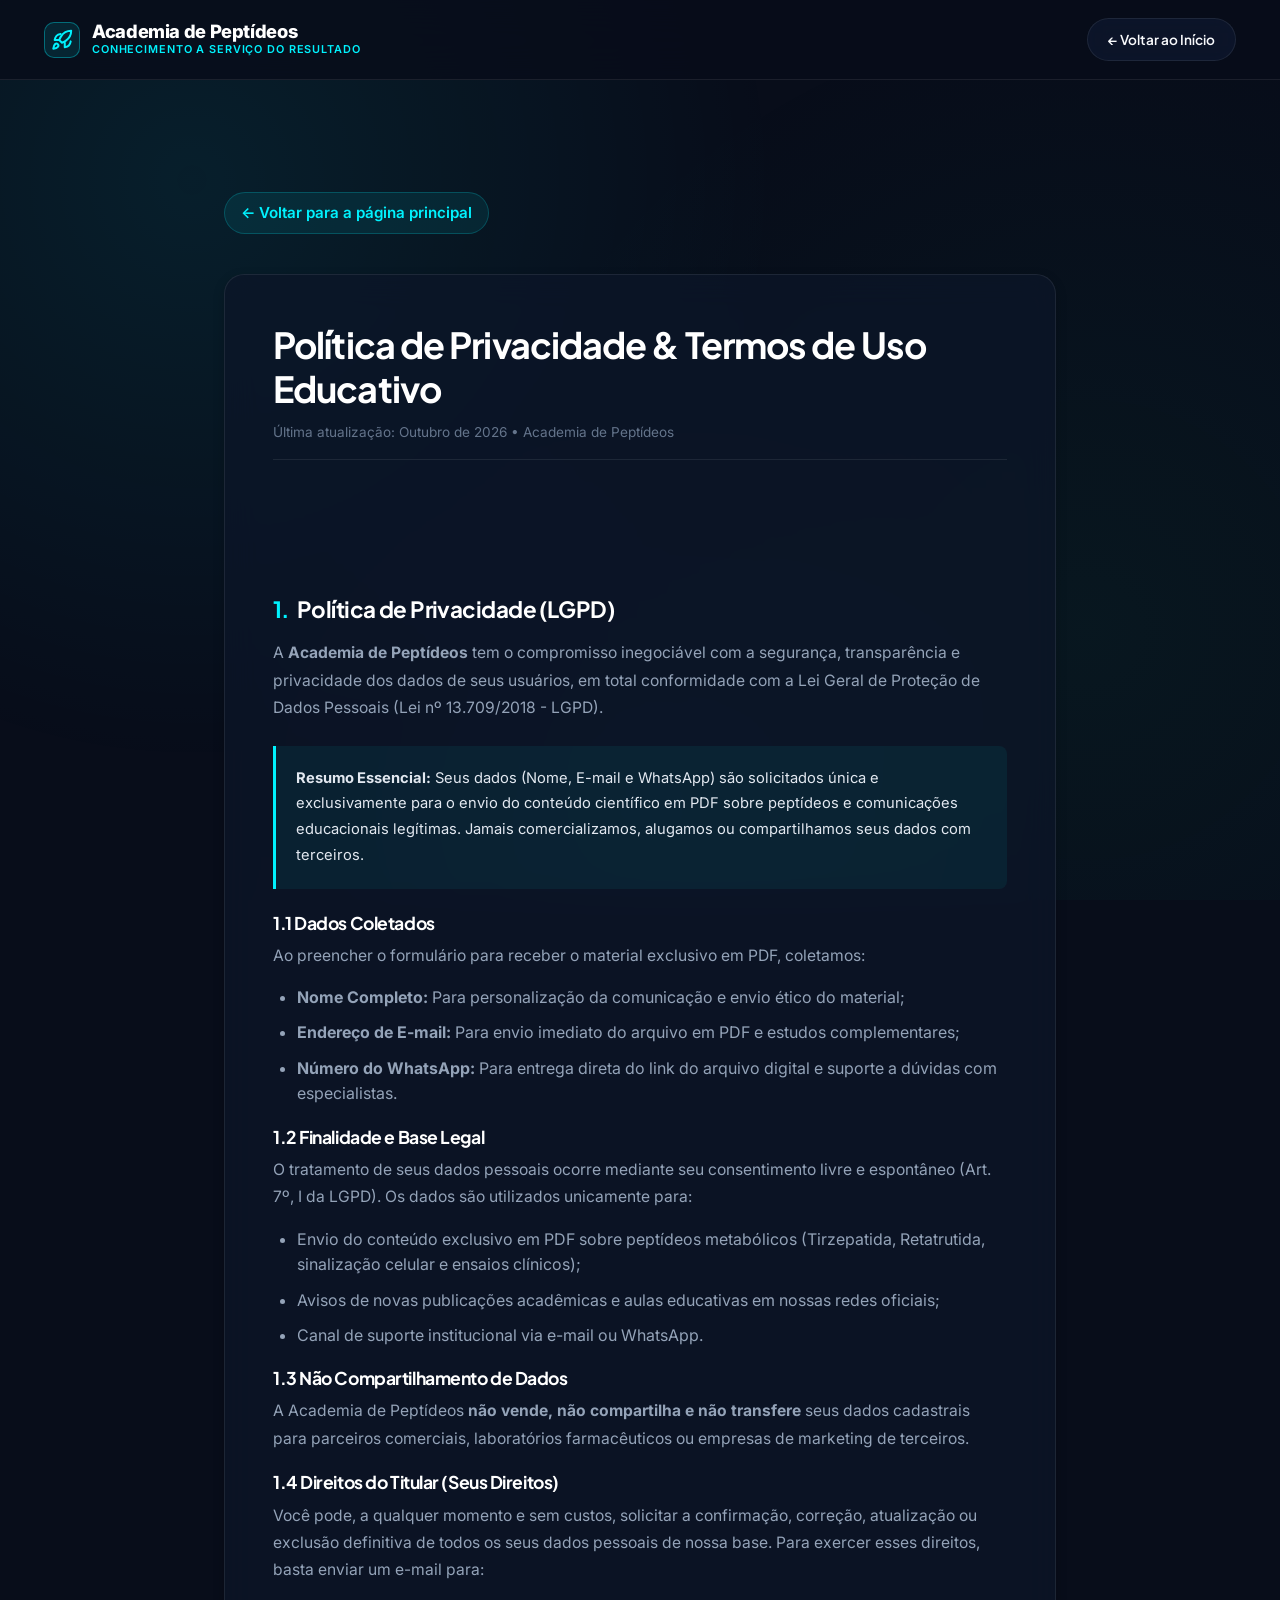
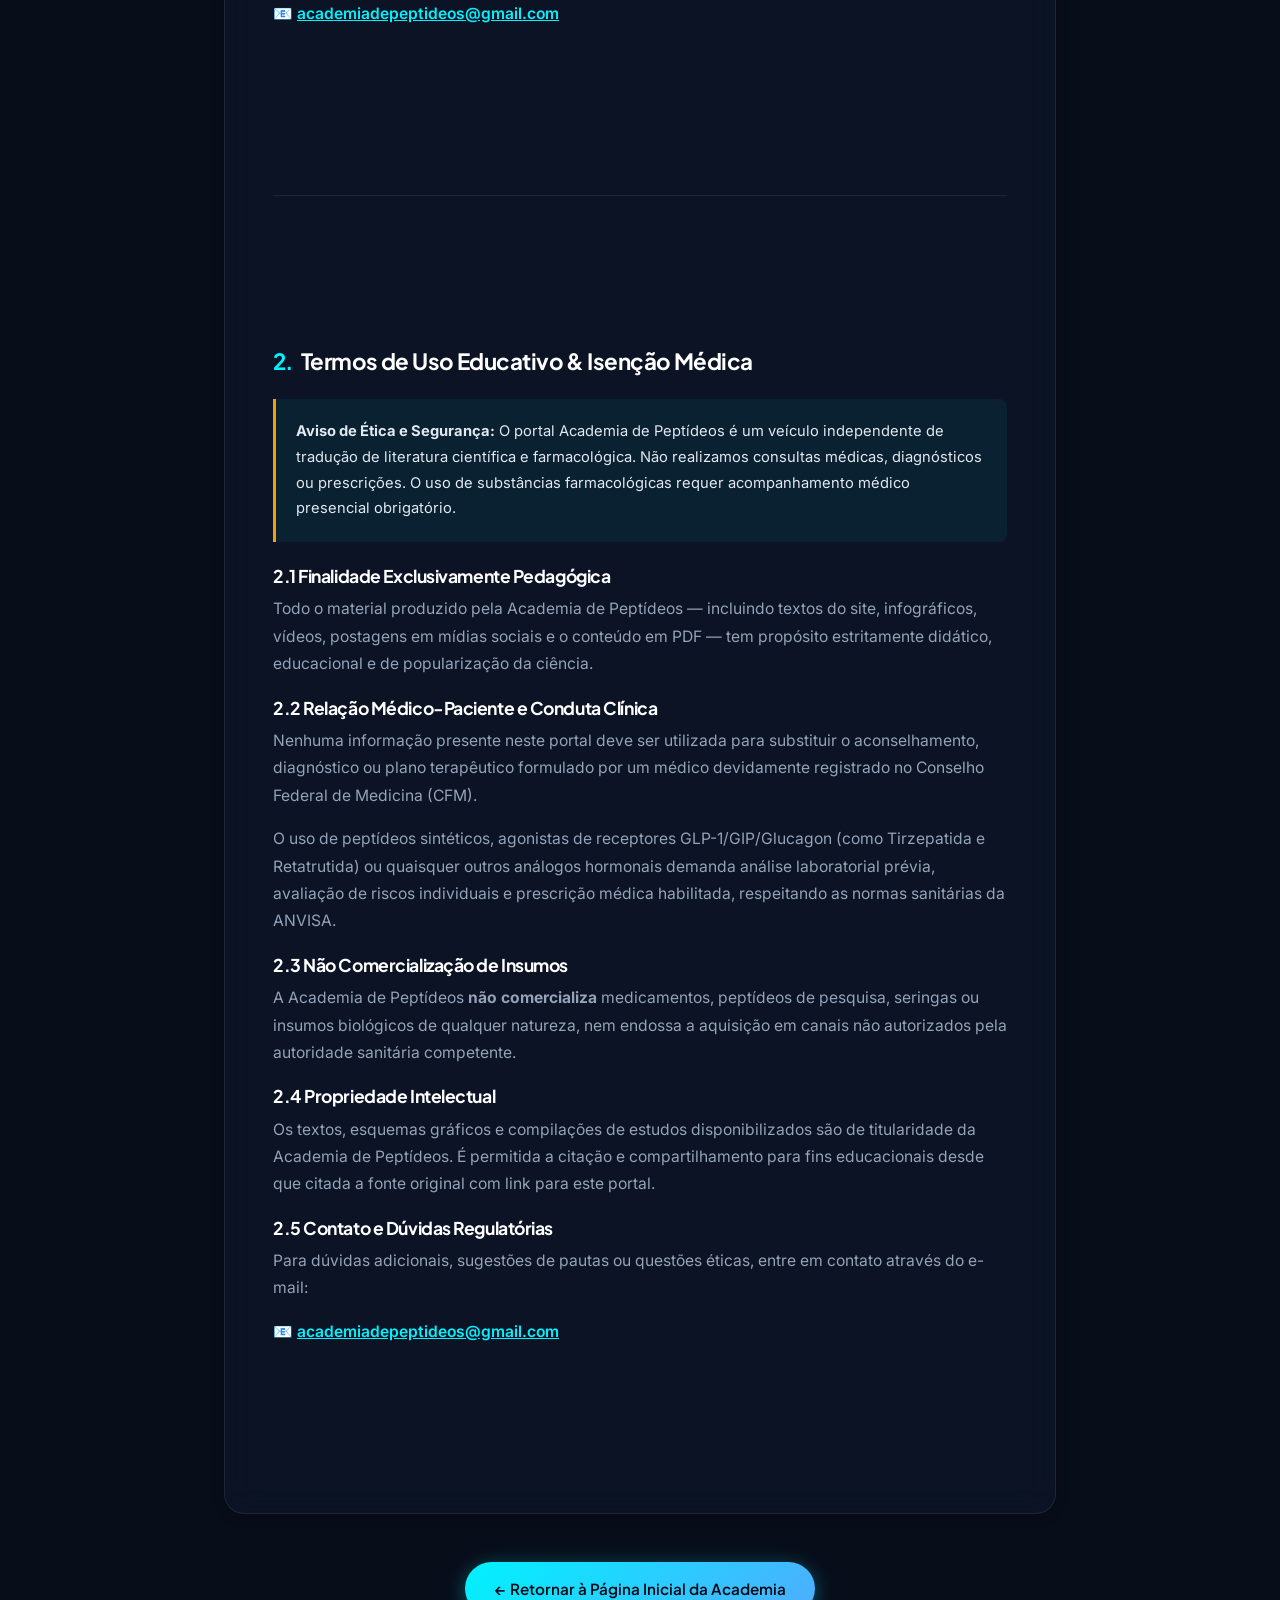
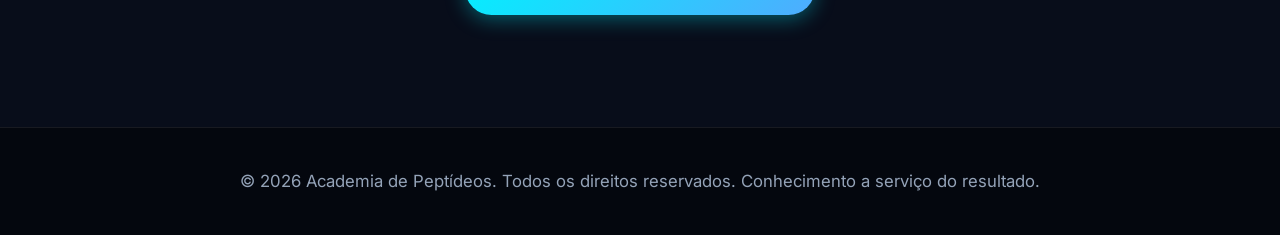
==== termos.html @ 47ebe7d5 "feat: add the first version of website" ====
<!DOCTYPE html>
<html lang="pt-BR">
<head>
  <meta charset="UTF-8">
  <meta name="viewport" content="width=device-width, initial-scale=1.0">
  <meta name="description" content="Política de Privacidade e Termos de Uso Educativo da Academia de Peptídeos. Informações sobre tratamento de dados conforme a LGPD e o caráter exclusivamente científico de nossas publicações.">
  <meta name="robots" content="index, follow">
  <title>Privacidade e Termos de Uso | Academia de Peptídeos</title>

  <!-- Google Fonts -->
  <link rel="preconnect" href="https://fonts.googleapis.com">
  <link rel="preconnect" href="https://fonts.gstatic.com" crossorigin>
  <link href="https://fonts.googleapis.com/css2?family=Inter:wght@300;400;500;600;700&family=Plus+Jakarta+Sans:wght@500;600;700;800&family=Space+Grotesk:wght@500;700&display=swap" rel="stylesheet">

  <link rel="stylesheet" href="css/style.css">
</head>
<body>

  <div class="mesh-glow-overlay"></div>

  <!-- Header Simples -->
  <header class="site-header" style="position: sticky;">
    <div class="container header-container">
      <a href="index.html" class="brand-logo" aria-label="Academia de Peptídeos Home">
        <div class="logo-helix">
          <svg width="22" height="22" viewBox="0 0 24 24" fill="none" stroke="currentColor" stroke-width="2.2" stroke-linecap="round" stroke-linejoin="round">
            <path d="M4.5 16.5c-1.5 1.26-2 5-2 5s3.74-.5 5-2c.71-.84.7-2.13-.09-2.91a2.18 2.18 0 0 0-2.91-.09z"/>
            <path d="m12 15-3-3a22 22 0 0 1 2-3.95A12.88 12.88 0 0 1 22 2c0 2.72-.78 7.5-6 11a22.35 22.35 0 0 1-4 2z"/>
            <path d="M9 12H4s.55-3.03 2-4.5c1.45-1.47 4.5-2 4.5-2"/>
            <path d="M15 15v5s3.03-.55 4.5-2c1.47-1.45 2-4.5 2-4.5"/>
          </svg>
        </div>
        <div class="brand-text">
          <span class="brand-name">Academia de Peptídeos</span>
          <span class="brand-slogan">Conhecimento a serviço do resultado</span>
        </div>
      </a>

      <div>
        <a href="index.html" class="btn btn-secondary btn-sm">← Voltar ao Início</a>
      </div>
    </div>
  </header>

  <main class="legal-page">
    <div class="container legal-container">
      
      <div class="legal-back-nav">
        <a href="index.html" class="legal-back-link">
          ← Voltar para a página principal
        </a>
      </div>

      <!-- Card Central -->
      <article class="legal-card">
        <h1>Política de Privacidade & Termos de Uso Educativo</h1>
        <span class="legal-updated">Última atualização: Outubro de 2026 • Academia de Peptídeos</span>

        <!-- SEÇÃO 1: PRIVACIDADE -->
        <section id="privacidade" class="legal-section-block">
          <h2>
            <span style="color: var(--accent-cyan);">1.</span> Política de Privacidade (LGPD)
          </h2>
          <p>
            A <strong>Academia de Peptídeos</strong> tem o compromisso inegociável com a segurança, transparência e privacidade dos dados de seus usuários, em total conformidade com a Lei Geral de Proteção de Dados Pessoais (Lei nº 13.709/2018 - LGPD).
          </p>

          <div class="legal-highlight-box">
            <p>
              <strong>Resumo Essencial:</strong> Seus dados (Nome, E-mail e WhatsApp) são solicitados única e exclusivamente para o envio do conteúdo científico em PDF sobre peptídeos e comunicações educacionais legítimas. Jamais comercializamos, alugamos ou compartilhamos seus dados com terceiros.
            </p>
          </div>

          <h3 style="font-size: 1.1rem; color: #fff; margin: 1.25rem 0 0.5rem 0;">1.1 Dados Coletados</h3>
          <p>Ao preencher o formulário para receber o material exclusivo em PDF, coletamos:</p>
          <ul>
            <li><strong>Nome Completo:</strong> Para personalização da comunicação e envio ético do material;</li>
            <li><strong>Endereço de E-mail:</strong> Para envio imediato do arquivo em PDF e estudos complementares;</li>
            <li><strong>Número do WhatsApp:</strong> Para entrega direta do link do arquivo digital e suporte a dúvidas com especialistas.</li>
          </ul>

          <h3 style="font-size: 1.1rem; color: #fff; margin: 1.25rem 0 0.5rem 0;">1.2 Finalidade e Base Legal</h3>
          <p>
            O tratamento de seus dados pessoais ocorre mediante seu consentimento livre e espontâneo (Art. 7º, I da LGPD). Os dados são utilizados unicamente para:
          </p>
          <ul>
            <li>Envio do conteúdo exclusivo em PDF sobre peptídeos metabólicos (Tirzepatida, Retatrutida, sinalização celular e ensaios clínicos);</li>
            <li>Avisos de novas publicações acadêmicas e aulas educativas em nossas redes oficiais;</li>
            <li>Canal de suporte institucional via e-mail ou WhatsApp.</li>
          </ul>

          <h3 style="font-size: 1.1rem; color: #fff; margin: 1.25rem 0 0.5rem 0;">1.3 Não Compartilhamento de Dados</h3>
          <p>
            A Academia de Peptídeos <strong>não vende, não compartilha e não transfere</strong> seus dados cadastrais para parceiros comerciais, laboratórios farmacêuticos ou empresas de marketing de terceiros.
          </p>

          <h3 style="font-size: 1.1rem; color: #fff; margin: 1.25rem 0 0.5rem 0;">1.4 Direitos do Titular (Seus Direitos)</h3>
          <p>
            Você pode, a qualquer momento e sem custos, solicitar a confirmação, correção, atualização ou exclusão definitiva de todos os seus dados pessoais de nossa base. Para exercer esses direitos, basta enviar um e-mail para:
          </p>
          <p>
            📧 <a href="mailto:academiadepeptideos@gmail.com" style="color: var(--accent-cyan); font-weight: 600;">academiadepeptideos@gmail.com</a>
          </p>
        </section>

        <hr style="border: none; border-top: 1px solid var(--border-subtle); margin: 3rem 0;">

        <!-- SEÇÃO 2: TERMOS DE USO EDUCATIVO -->
        <section id="termos" class="legal-section-block">
          <h2>
            <span style="color: var(--accent-cyan);">2.</span> Termos de Uso Educativo & Isenção Médica
          </h2>
          
          <div class="legal-highlight-box" style="border-left-color: var(--accent-amber);">
            <p>
              <strong>Aviso de Ética e Segurança:</strong> O portal Academia de Peptídeos é um veículo independente de tradução de literatura científica e farmacológica. Não realizamos consultas médicas, diagnósticos ou prescrições. O uso de substâncias farmacológicas requer acompanhamento médico presencial obrigatório.
            </p>
          </div>

          <h3 style="font-size: 1.1rem; color: #fff; margin: 1.25rem 0 0.5rem 0;">2.1 Finalidade Exclusivamente Pedagógica</h3>
          <p>
            Todo o material produzido pela Academia de Peptídeos — incluindo textos do site, infográficos, vídeos, postagens em mídias sociais e o conteúdo em PDF — tem propósito estritamente didático, educacional e de popularização da ciência.
          </p>

          <h3 style="font-size: 1.1rem; color: #fff; margin: 1.25rem 0 0.5rem 0;">2.2 Relação Médico-Paciente e Conduta Clínica</h3>
          <p>
            Nenhuma informação presente neste portal deve ser utilizada para substituir o aconselhamento, diagnóstico ou plano terapêutico formulado por um médico devidamente registrado no Conselho Federal de Medicina (CFM).
          </p>
          <p>
            O uso de peptídeos sintéticos, agonistas de receptores GLP-1/GIP/Glucagon (como Tirzepatida e Retatrutida) ou quaisquer outros análogos hormonais demanda análise laboratorial prévia, avaliação de riscos individuais e prescrição médica habilitada, respeitando as normas sanitárias da ANVISA.
          </p>

          <h3 style="font-size: 1.1rem; color: #fff; margin: 1.25rem 0 0.5rem 0;">2.3 Não Comercialização de Insumos</h3>
          <p>
            A Academia de Peptídeos <strong>não comercializa</strong> medicamentos, peptídeos de pesquisa, seringas ou insumos biológicos de qualquer natureza, nem endossa a aquisição em canais não autorizados pela autoridade sanitária competente.
          </p>

          <h3 style="font-size: 1.1rem; color: #fff; margin: 1.25rem 0 0.5rem 0;">2.4 Propriedade Intelectual</h3>
          <p>
            Os textos, esquemas gráficos e compilações de estudos disponibilizados são de titularidade da Academia de Peptídeos. É permitida a citação e compartilhamento para fins educacionais desde que citada a fonte original com link para este portal.
          </p>

          <h3 style="font-size: 1.1rem; color: #fff; margin: 1.25rem 0 0.5rem 0;">2.5 Contato e Dúvidas Regulatórias</h3>
          <p>
            Para dúvidas adicionais, sugestões de pautas ou questões éticas, entre em contato através do e-mail:
          </p>
          <p>
            📧 <a href="mailto:academiadepeptideos@gmail.com" style="color: var(--accent-cyan); font-weight: 600;">academiadepeptideos@gmail.com</a>
          </p>
        </section>

      </article>

      <div style="text-align: center; margin-bottom: 2rem;">
        <a href="index.html" class="btn btn-primary">← Retornar à Página Inicial da Academia</a>
      </div>

    </div>
  </main>

  <footer class="site-footer" style="padding: 2.5rem 0;">
    <div class="container" style="text-align: center; font-size: 0.85rem; color: var(--text-muted);">
      <p>© 2026 Academia de Peptídeos. Todos os direitos reservados. Conhecimento a serviço do resultado.</p>
    </div>
  </footer>

</body>
</html>
---- css/style.css ----
/* ==========================================================================
   ACADEMIA DE PEPTÍDEOS - DESIGN SYSTEM & ESTILOS PRINCIPAIS
   Slogan: "Conhecimento a serviço do resultado"
   Estética: Biotecnologia de Alta Performance, Clínica & Futurista
   ========================================================================== */

/* --- Variáveis e Tokens de Design --- */
:root {
  /* Cores de Fundo e Superfície */
  --bg-primary: #080d1a;
  --bg-secondary: #0d1629;
  --bg-tertiary: #121e38;
  --bg-card: rgba(13, 22, 41, 0.75);
  --bg-glass: rgba(18, 30, 56, 0.55);
  --bg-glass-hover: rgba(26, 42, 78, 0.7);

  /* Cores de Destaque e Acentos */
  --accent-cyan: #00f2fe;
  --accent-cyan-glow: rgba(0, 242, 254, 0.35);
  --accent-blue: #4facfe;
  --accent-emerald: #10b981;
  --accent-emerald-glow: rgba(16, 185, 129, 0.25);
  --accent-amber: #f59e0b;
  --accent-purple: #8b5cf6;

  /* Gradientes */
  --grad-cyan-blue: linear-gradient(135deg, #00f2fe 0%, #4facfe 100%);
  --grad-emerald-cyan: linear-gradient(135deg, #10b981 0%, #00f2fe 100%);
  --grad-card-border: linear-gradient(135deg, rgba(0, 242, 254, 0.3), rgba(255, 255, 255, 0.05), rgba(16, 185, 129, 0.2));
  --grad-hero-glow: radial-gradient(circle at 50% -20%, rgba(0, 242, 254, 0.15), transparent 70%);

  /* Tipografia & Textos */
  --text-primary: #f8fafc;
  --text-secondary: #94a3b8;
  --text-muted: #64748b;
  --text-highlight: #ffffff;

  /* Bordas & Sombras */
  --border-subtle: rgba(255, 255, 255, 0.08);
  --border-focus: rgba(0, 242, 254, 0.5);
  --shadow-sm: 0 4px 12px rgba(0, 0, 0, 0.2);
  --shadow-md: 0 8px 30px rgba(0, 0, 0, 0.35);
  --shadow-glow: 0 0 25px rgba(0, 242, 254, 0.25);
  --shadow-emerald-glow: 0 0 25px rgba(16, 185, 129, 0.25);

  /* Geometria e Transições */
  --radius-sm: 8px;
  --radius-md: 14px;
  --radius-lg: 20px;
  --radius-full: 9999px;
  --transition-fast: 0.2s cubic-bezier(0.4, 0, 0.2, 1);
  --transition-smooth: 0.35s cubic-bezier(0.16, 1, 0.3, 1);

  /* Layout */
  --max-width: 1240px;
  --header-height: 80px;
}

/* --- Reset e Configurações Globais --- */
*, *::before, *::after {
  box-sizing: border-box;
  margin: 0;
  padding: 0;
}

html {
  font-size: 16px;
  scroll-behavior: smooth;
  scroll-padding-top: var(--header-height);
  -webkit-font-smoothing: antialiased;
  -moz-osx-font-smoothing: grayscale;
}

body {
  font-family: 'Inter', -apple-system, BlinkMacSystemFont, 'Segoe UI', Roboto, sans-serif;
  background-color: var(--bg-primary);
  color: var(--text-primary);
  line-height: 1.6;
  overflow-x: hidden;
  position: relative;
  min-height: 100vh;
}

/* Fundo Dinâmico com Mesh de Gradiente e Canvas */
#molecular-canvas {
  position: fixed;
  top: 0;
  left: 0;
  width: 100%;
  height: 100%;
  pointer-events: none;
  z-index: 0;
  opacity: 0.45;
}

.mesh-glow-overlay {
  position: fixed;
  top: 0;
  left: 0;
  width: 100%;
  height: 100%;
  background: 
    radial-gradient(circle at 15% 20%, rgba(0, 242, 254, 0.08) 0%, transparent 45%),
    radial-gradient(circle at 85% 70%, rgba(16, 185, 129, 0.06) 0%, transparent 50%),
    radial-gradient(circle at 50% 90%, rgba(79, 172, 254, 0.05) 0%, transparent 40%);
  pointer-events: none;
  z-index: 0;
}

/* --- Container e Estruturas --- */
.container {
  width: 100%;
  max-width: var(--max-width);
  margin: 0 auto;
  padding: 0 1.5rem;
  position: relative;
  z-index: 1;
}

section {
  padding: 6.5rem 0;
  position: relative;
  z-index: 1;
}

/* --- Tipografia --- */
h1, h2, h3, h4, h5, h6 {
  font-family: 'Plus Jakarta Sans', sans-serif;
  color: var(--text-highlight);
  line-height: 1.2;
  font-weight: 700;
  letter-spacing: -0.025em;
}

p {
  color: var(--text-secondary);
  font-size: 1.05rem;
}

.gradient-text {
  background: var(--grad-cyan-blue);
  -webkit-background-clip: text;
  -webkit-text-fill-color: transparent;
  display: inline-block;
}

.emerald-text {
  background: var(--grad-emerald-cyan);
  -webkit-background-clip: text;
  -webkit-text-fill-color: transparent;
  display: inline-block;
}

/* --- Badges & Chips --- */
.badge {
  display: inline-flex;
  align-items: center;
  gap: 0.5rem;
  padding: 0.35rem 0.9rem;
  background: rgba(0, 242, 254, 0.1);
  border: 1px solid rgba(0, 242, 254, 0.25);
  border-radius: var(--radius-full);
  color: var(--accent-cyan);
  font-size: 0.8rem;
  font-weight: 600;
  text-transform: uppercase;
  letter-spacing: 0.06em;
  margin-bottom: 1.25rem;
  backdrop-filter: blur(8px);
}

.badge-pulse {
  width: 8px;
  height: 8px;
  background-color: var(--accent-cyan);
  border-radius: 50%;
  box-shadow: 0 0 10px var(--accent-cyan);
  animation: pulse 2s infinite;
}

@keyframes pulse {
  0% { transform: scale(0.95); box-shadow: 0 0 0 0 rgba(0, 242, 254, 0.7); }
  70% { transform: scale(1.15); box-shadow: 0 0 0 8px rgba(0, 242, 254, 0); }
  100% { transform: scale(0.95); box-shadow: 0 0 0 0 rgba(0, 242, 254, 0); }
}

.section-header {
  text-align: center;
  max-width: 780px;
  margin: 0 auto 3.5rem auto;
}

.section-header h2 {
  font-size: clamp(2rem, 3.5vw, 2.75rem);
  margin-bottom: 1rem;
}

.section-header p {
  font-size: 1.15rem;
}

/* --- Botões de Ação (CTAs) --- */
.btn {
  display: inline-flex;
  align-items: center;
  justify-content: center;
  gap: 0.65rem;
  padding: 0.9rem 1.85rem;
  border-radius: var(--radius-full);
  font-family: 'Plus Jakarta Sans', sans-serif;
  font-size: 0.95rem;
  font-weight: 600;
  text-decoration: none;
  cursor: pointer;
  transition: all var(--transition-smooth);
  border: none;
  outline: none;
  white-space: nowrap;
}

.btn-primary {
  background: var(--grad-cyan-blue);
  color: #040914;
  box-shadow: 0 4px 20px var(--accent-cyan-glow);
}

.btn-primary:hover {
  transform: translateY(-2px);
  box-shadow: 0 8px 30px rgba(0, 242, 254, 0.5);
  color: #000;
}

.btn-secondary {
  background: var(--bg-glass);
  color: var(--text-primary);
  border: 1px solid var(--border-subtle);
  backdrop-filter: blur(12px);
}

.btn-secondary:hover {
  background: var(--bg-glass-hover);
  border-color: rgba(0, 242, 254, 0.4);
  transform: translateY(-2px);
  color: #fff;
}

.btn-whatsapp {
  background: linear-gradient(135deg, #25D366 0%, #128C7E 100%);
  color: #ffffff;
  box-shadow: 0 4px 20px rgba(37, 211, 102, 0.3);
}

.btn-whatsapp:hover {
  transform: translateY(-2px);
  box-shadow: 0 8px 30px rgba(37, 211, 102, 0.5);
  color: #ffffff;
}

.btn-sm {
  padding: 0.6rem 1.25rem;
  font-size: 0.85rem;
}

.btn-icon {
  font-size: 1.1rem;
}

/* ==========================================================================
   HEADER & NAVBAR
   ========================================================================== */
.site-header {
  position: fixed;
  top: 0;
  left: 0;
  width: 100%;
  height: var(--header-height);
  background: rgba(8, 13, 26, 0.82);
  backdrop-filter: blur(20px);
  border-bottom: 1px solid var(--border-subtle);
  z-index: 100;
  transition: background-color var(--transition-fast), border-color var(--transition-fast);
}

.site-header.scrolled {
  background: rgba(8, 13, 26, 0.94);
  border-bottom-color: rgba(0, 242, 254, 0.15);
  box-shadow: var(--shadow-sm);
}

.header-container {
  display: flex;
  align-items: center;
  justify-content: space-between;
  height: 100%;
}

.brand-logo {
  display: flex;
  align-items: center;
  gap: 0.75rem;
  text-decoration: none;
}

.logo-helix {
  width: 36px;
  height: 36px;
  display: flex;
  align-items: center;
  justify-content: center;
  background: rgba(0, 242, 254, 0.1);
  border: 1px solid rgba(0, 242, 254, 0.35);
  border-radius: 10px;
  color: var(--accent-cyan);
}

.brand-text {
  display: flex;
  flex-direction: column;
}

.brand-name {
  font-size: 1.15rem;
  font-weight: 800;
  color: #fff;
  line-height: 1.1;
  letter-spacing: -0.02em;
}

.brand-slogan {
  font-size: 0.68rem;
  color: var(--accent-cyan);
  text-transform: uppercase;
  letter-spacing: 0.08em;
  font-weight: 600;
}

.nav-links {
  display: flex;
  align-items: center;
  gap: 2rem;
  list-style: none;
}

.nav-link {
  color: var(--text-secondary);
  text-decoration: none;
  font-size: 0.92rem;
  font-weight: 500;
  transition: color var(--transition-fast);
  position: relative;
  padding: 0.4rem 0;
}

.nav-link::after {
  content: '';
  position: absolute;
  bottom: 0;
  left: 0;
  width: 0%;
  height: 2px;
  background: var(--accent-cyan);
  transition: width var(--transition-smooth);
}

.nav-link:hover {
  color: #fff;
}

.nav-link:hover::after {
  width: 100%;
}

.header-actions {
  display: flex;
  align-items: center;
  gap: 1rem;
}

.menu-toggle {
  display: none;
  background: transparent;
  border: none;
  color: var(--text-primary);
  font-size: 1.6rem;
  cursor: pointer;
}

/* ==========================================================================
   SEÇÃO 1: HERO SECTION
   ========================================================================== */
.hero-section {
  padding-top: calc(var(--header-height) + 4rem);
  padding-bottom: 6rem;
  min-height: 92vh;
  display: flex;
  align-items: center;
  position: relative;
}

.hero-grid {
  display: grid;
  grid-template-columns: 1.15fr 0.85fr;
  align-items: center;
  gap: 3.5rem;
}

.hero-content h1 {
  font-size: clamp(2.35rem, 4.2vw, 3.6rem);
  font-weight: 800;
  line-height: 1.12;
  margin-bottom: 1.5rem;
  letter-spacing: -0.035em;
}

.hero-subtitle {
  font-size: 1.18rem;
  line-height: 1.7;
  color: var(--text-secondary);
  margin-bottom: 2.25rem;
  max-width: 600px;
}

.hero-actions {
  display: flex;
  flex-wrap: wrap;
  align-items: center;
  gap: 1.25rem;
  margin-bottom: 1.2rem;
}

.hero-note {
  font-size: 0.82rem;
  color: var(--text-muted);
  display: block;
  margin-bottom: 2.25rem;
}

.hero-social-proof {
  display: flex;
  align-items: center;
  gap: 1rem;
  padding-top: 1.5rem;
  border-top: 1px solid var(--border-subtle);
}

.stars {
  color: #fbbf24;
  font-size: 0.95rem;
  letter-spacing: 2px;
}

.proof-text {
  font-size: 0.88rem;
  color: var(--text-secondary);
}

.proof-text strong {
  color: #fff;
}

/* Hero Lado Visual */
.hero-visual {
  position: relative;
  display: flex;
  justify-content: center;
  align-items: center;
}

.molecule-container {
  width: 100%;
  max-width: 460px;
  aspect-ratio: 1 / 1;
  position: relative;
  border-radius: 50%;
  background: radial-gradient(circle, rgba(0, 242, 254, 0.08) 0%, rgba(8, 13, 26, 0.4) 65%, transparent 75%);
  display: flex;
  align-items: center;
  justify-content: center;
}

.core-sphere {
  width: 180px;
  height: 180px;
  border-radius: 50%;
  background: radial-gradient(circle at 35% 35%, #00f2fe 0%, #0d1e3d 85%);
  box-shadow: 0 0 60px rgba(0, 242, 254, 0.4), inset 0 0 25px rgba(255, 255, 255, 0.4);
  position: relative;
  animation: floatOrb 6s ease-in-out infinite;
}

.orbital-ring {
  position: absolute;
  border: 1px dashed rgba(0, 242, 254, 0.35);
  border-radius: 50%;
  animation: rotateOrbit 22s linear infinite;
}

.ring-1 {
  width: 320px;
  height: 320px;
  border-width: 1.5px;
}

.ring-2 {
  width: 420px;
  height: 420px;
  border-color: rgba(16, 185, 129, 0.25);
  animation-direction: reverse;
  animation-duration: 30s;
}

@keyframes floatOrb {
  0%, 100% { transform: translateY(0px) scale(1); }
  50% { transform: translateY(-12px) scale(1.02); }
}

@keyframes rotateOrbit {
  from { transform: rotate(0deg); }
  to { transform: rotate(360deg); }
}

/* Floating Glass Badges */
.floating-glass-card {
  position: absolute;
  background: rgba(13, 22, 41, 0.85);
  backdrop-filter: blur(16px);
  border: 1px solid rgba(0, 242, 254, 0.25);
  border-radius: var(--radius-md);
  padding: 0.85rem 1.15rem;
  box-shadow: var(--shadow-md);
  display: flex;
  align-items: center;
  gap: 0.75rem;
  z-index: 2;
  transition: transform var(--transition-smooth);
}

.floating-glass-card:hover {
  transform: translateY(-4px) scale(1.03);
  border-color: var(--accent-cyan);
}

.card-top {
  top: 5%;
  left: -8%;
  animation: floatCard1 5s ease-in-out infinite;
}

.card-mid {
  bottom: 8%;
  left: -5%;
  animation: floatCard2 6s ease-in-out infinite;
}

.card-right {
  top: 45%;
  right: -10%;
  animation: floatCard3 7s ease-in-out infinite;
}

@keyframes floatCard1 {
  0%, 100% { transform: translateY(0px); }
  50% { transform: translateY(-8px); }
}

@keyframes floatCard2 {
  0%, 100% { transform: translateY(0px); }
  50% { transform: translateY(8px); }
}

@keyframes floatCard3 {
  0%, 100% { transform: translateY(0px); }
  50% { transform: translateY(-6px); }
}

.card-icon {
  width: 38px;
  height: 38px;
  border-radius: 8px;
  background: rgba(0, 242, 254, 0.12);
  display: flex;
  align-items: center;
  justify-content: center;
  color: var(--accent-cyan);
  font-size: 1.1rem;
}

.card-icon.emerald {
  background: rgba(16, 185, 129, 0.12);
  color: var(--accent-emerald);
}

.card-info {
  display: flex;
  flex-direction: column;
}

.card-label {
  font-size: 0.72rem;
  color: var(--text-muted);
  text-transform: uppercase;
  font-weight: 600;
  letter-spacing: 0.05em;
}

.card-val {
  font-size: 0.88rem;
  font-weight: 700;
  color: #fff;
}

/* ==========================================================================
   SEÇÃO 2: POSICIONAMENTO & SOBRE A ACADEMIA
   ========================================================================== */
.about-section {
  background: linear-gradient(180deg, var(--bg-primary) 0%, var(--bg-secondary) 50%, var(--bg-primary) 100%);
  border-top: 1px solid var(--border-subtle);
  border-bottom: 1px solid var(--border-subtle);
}

.about-grid {
  display: grid;
  grid-template-columns: 1fr 1fr;
  gap: 4rem;
  align-items: flex-start;
}

.about-text h2 {
  font-size: clamp(2rem, 3vw, 2.7rem);
  margin-bottom: 1.5rem;
}

.lead-paragraph {
  font-size: 1.2rem;
  color: var(--text-highlight);
  font-weight: 500;
  line-height: 1.6;
  margin-bottom: 1.5rem;
}

.quote-box {
  margin: 2rem 0;
  padding: 1.5rem 1.75rem;
  background: var(--bg-card);
  border-left: 3px solid var(--accent-cyan);
  border-radius: 0 var(--radius-md) var(--radius-md) 0;
}

.quote-box p {
  color: #fff;
  font-style: italic;
  font-weight: 500;
}

.stats-row {
  display: grid;
  grid-template-columns: repeat(3, 1fr);
  gap: 1.5rem;
  margin-top: 2.5rem;
}

.stat-item {
  display: flex;
  flex-direction: column;
}

.stat-num {
  font-family: 'Plus Jakarta Sans', sans-serif;
  font-size: 2.1rem;
  font-weight: 800;
  color: var(--accent-cyan);
  line-height: 1;
  margin-bottom: 0.4rem;
}

.stat-desc {
  font-size: 0.85rem;
  color: var(--text-secondary);
}

/* Comparativo de Mercado */
.comparison-card {
  background: var(--bg-card);
  border: 1px solid var(--border-subtle);
  border-radius: var(--radius-lg);
  padding: 2.25rem;
  backdrop-filter: blur(16px);
  box-shadow: var(--shadow-md);
  position: relative;
  overflow: hidden;
}

.comparison-card::before {
  content: '';
  position: absolute;
  top: 0;
  left: 0;
  width: 100%;
  height: 3px;
  background: var(--grad-cyan-blue);
}

.comparison-card h3 {
  font-size: 1.35rem;
  margin-bottom: 1.75rem;
  text-align: center;
}

.comparison-table {
  display: flex;
  flex-direction: column;
  gap: 1.25rem;
}

.comparison-row {
  display: grid;
  grid-template-columns: 1fr 1fr;
  gap: 1.25rem;
  padding-bottom: 1.25rem;
  border-bottom: 1px solid var(--border-subtle);
}

.comparison-row:last-child {
  border-bottom: none;
  padding-bottom: 0;
}

.comp-col-bad {
  background: rgba(239, 68, 68, 0.05);
  border: 1px solid rgba(239, 68, 68, 0.15);
  padding: 1rem;
  border-radius: var(--radius-sm);
  font-size: 0.88rem;
  color: #fca5a5;
  display: flex;
  gap: 0.6rem;
}

.comp-col-good {
  background: rgba(16, 185, 129, 0.06);
  border: 1px solid rgba(16, 185, 129, 0.25);
  padding: 1rem;
  border-radius: var(--radius-sm);
  font-size: 0.88rem;
  color: #a7f3d0;
  display: flex;
  gap: 0.6rem;
  font-weight: 500;
}

.comp-icon {
  font-size: 1.1rem;
  flex-shrink: 0;
}

/* ==========================================================================
   SEÇÃO 3: OS PILARES DE CONTEÚDO (BENTO GRID)
   ========================================================================== */
.pillars-section {
  position: relative;
}

.bento-grid {
  display: grid;
  grid-template-columns: repeat(12, 1fr);
  gap: 1.75rem;
}

.pillar-card {
  background: var(--bg-card);
  border: 1px solid var(--border-subtle);
  border-radius: var(--radius-lg);
  padding: 2.5rem;
  backdrop-filter: blur(16px);
  display: flex;
  flex-direction: column;
  justify-content: space-between;
  position: relative;
  overflow: hidden;
  transition: all var(--transition-smooth);
  cursor: pointer;
}

.pillar-card:hover {
  transform: translateY(-5px);
  border-color: rgba(0, 242, 254, 0.4);
  box-shadow: var(--shadow-glow);
}

.pillar-card::after {
  content: '';
  position: absolute;
  top: 0;
  left: 0;
  width: 100%;
  height: 100%;
  background: radial-gradient(circle at top right, rgba(0, 242, 254, 0.08), transparent 60%);
  pointer-events: none;
}

.pillar-card.card-large-1 {
  grid-column: span 7;
}

.pillar-card.card-large-2 {
  grid-column: span 5;
}

.pillar-card.card-large-3 {
  grid-column: span 5;
}

.pillar-card.card-large-4 {
  grid-column: span 7;
}

.pillar-header {
  margin-bottom: 1.5rem;
}

.pillar-meta {
  display: flex;
  align-items: center;
  justify-content: space-between;
  margin-bottom: 1.25rem;
}

.pillar-tag {
  font-size: 0.72rem;
  font-weight: 700;
  text-transform: uppercase;
  letter-spacing: 0.06em;
  padding: 0.25rem 0.65rem;
  border-radius: var(--radius-full);
  background: rgba(255, 255, 255, 0.06);
  color: var(--text-secondary);
}

.pillar-tag.teal {
  color: var(--accent-cyan);
  background: rgba(0, 242, 254, 0.1);
  border: 1px solid rgba(0, 242, 254, 0.25);
}

.pillar-tag.emerald {
  color: var(--accent-emerald);
  background: rgba(16, 185, 129, 0.1);
  border: 1px solid rgba(16, 185, 129, 0.25);
}

.pillar-tag.purple {
  color: #c084fc;
  background: rgba(192, 132, 252, 0.1);
  border: 1px solid rgba(192, 132, 252, 0.25);
}

.pillar-tag.amber {
  color: var(--accent-amber);
  background: rgba(245, 158, 11, 0.1);
  border: 1px solid rgba(245, 158, 11, 0.25);
}

.pillar-icon-box {
  width: 52px;
  height: 52px;
  border-radius: var(--radius-md);
  background: rgba(0, 242, 254, 0.08);
  display: flex;
  align-items: center;
  justify-content: center;
  color: var(--accent-cyan);
  font-size: 1.5rem;
  border: 1px solid rgba(0, 242, 254, 0.2);
}

.pillar-card h3 {
  font-size: 1.45rem;
  margin-bottom: 0.85rem;
  color: #fff;
}

.pillar-topics {
  list-style: none;
  margin: 1.5rem 0 2rem 0;
  display: flex;
  flex-wrap: wrap;
  gap: 0.5rem;
}

.pillar-topics li {
  font-size: 0.78rem;
  background: rgba(255, 255, 255, 0.04);
  border: 1px solid var(--border-subtle);
  padding: 0.35rem 0.75rem;
  border-radius: var(--radius-sm);
  color: var(--text-secondary);
}

.pillar-action {
  display: inline-flex;
  align-items: center;
  gap: 0.5rem;
  font-size: 0.92rem;
  font-weight: 600;
  color: var(--accent-cyan);
  text-decoration: none;
  transition: gap var(--transition-fast);
}

.pillar-card:hover .pillar-action {
  gap: 0.85rem;
}

/* ==========================================================================
   SEÇÃO 4: INTEGRAÇÃO MULTICANAL (CANAIS OFICIAIS)
   ========================================================================== */
.multichannel-section {
  background: var(--bg-secondary);
  border-top: 1px solid var(--border-subtle);
  border-bottom: 1px solid var(--border-subtle);
}

.social-channels-grid {
  display: grid;
  grid-template-columns: repeat(3, 1fr);
  gap: 2rem;
}

.social-channel-card {
  background: var(--bg-card);
  border: 1px solid var(--border-subtle);
  border-radius: var(--radius-lg);
  padding: 2.25rem 2rem;
  backdrop-filter: blur(16px);
  display: flex;
  flex-direction: column;
  justify-content: space-between;
  position: relative;
  overflow: hidden;
  transition: all var(--transition-smooth);
}

.social-channel-card::before {
  content: '';
  position: absolute;
  top: 0;
  left: 0;
  width: 100%;
  height: 3px;
  background: transparent;
  transition: background var(--transition-smooth);
}

.social-channel-card.card-yt:hover::before {
  background: #ff0000;
}

.social-channel-card.card-ig:hover::before {
  background: linear-gradient(135deg, #e1306c 0%, #f77737 100%);
}

.social-channel-card.card-tk:hover::before {
  background: var(--grad-cyan-blue);
}

.social-channel-card:hover {
  transform: translateY(-6px);
  box-shadow: var(--shadow-md);
  border-color: rgba(255, 255, 255, 0.18);
}

.social-channel-card.card-yt:hover {
  border-color: rgba(255, 0, 0, 0.4);
  box-shadow: 0 10px 30px rgba(255, 0, 0, 0.15);
}

.social-channel-card.card-ig:hover {
  border-color: rgba(225, 48, 108, 0.4);
  box-shadow: 0 10px 30px rgba(225, 48, 108, 0.15);
}

.social-channel-card.card-tk:hover {
  border-color: rgba(0, 242, 254, 0.4);
  box-shadow: 0 10px 30px rgba(0, 242, 254, 0.15);
}

.channel-card-header {
  display: flex;
  align-items: center;
  justify-content: space-between;
  margin-bottom: 1.5rem;
}

.channel-icon-wrapper {
  width: 52px;
  height: 52px;
  border-radius: var(--radius-md);
  display: flex;
  align-items: center;
  justify-content: center;
  font-size: 1.5rem;
  background: rgba(255, 255, 255, 0.05);
  border: 1px solid var(--border-subtle);
}

.card-yt .channel-icon-wrapper {
  color: #ff0000;
  background: rgba(255, 0, 0, 0.1);
  border-color: rgba(255, 0, 0, 0.25);
}

.card-ig .channel-icon-wrapper {
  color: #e1306c;
  background: rgba(225, 48, 108, 0.1);
  border-color: rgba(225, 48, 108, 0.25);
}

.card-tk .channel-icon-wrapper {
  color: var(--accent-cyan);
  background: rgba(0, 242, 254, 0.1);
  border-color: rgba(0, 242, 254, 0.25);
}

.channel-tag {
  font-size: 0.72rem;
  font-weight: 700;
  text-transform: uppercase;
  letter-spacing: 0.06em;
  padding: 0.3rem 0.75rem;
  border-radius: var(--radius-full);
  background: rgba(255, 255, 255, 0.05);
  color: var(--text-secondary);
  border: 1px solid var(--border-subtle);
}

.channel-card-body h3 {
  font-size: 1.35rem;
  color: #fff;
  margin-bottom: 0.35rem;
}

.channel-handle {
  display: inline-block;
  font-size: 0.88rem;
  font-weight: 600;
  color: var(--accent-cyan);
  margin-bottom: 1rem;
}

.channel-desc {
  font-size: 0.95rem;
  color: var(--text-secondary);
  line-height: 1.6;
  margin-bottom: 2rem;
}

.btn-channel {
  width: 100%;
  display: inline-flex;
  align-items: center;
  justify-content: center;
  gap: 0.5rem;
  padding: 0.9rem 1.25rem;
  border-radius: var(--radius-full);
  font-family: 'Plus Jakarta Sans', sans-serif;
  font-size: 0.92rem;
  font-weight: 600;
  text-decoration: none;
  transition: all var(--transition-smooth);
  border: 1px solid var(--border-subtle);
  background: rgba(255, 255, 255, 0.04);
  color: #fff;
  min-height: 48px; /* Fitts's Law: Área de toque acessível */
}

.social-channel-card:hover .btn-channel {
  background: #fff;
  color: #040914;
  border-color: #fff;
  transform: translateY(-2px);
  box-shadow: 0 4px 15px rgba(255, 255, 255, 0.2);
}

.card-yt:hover .btn-channel {
  background: #ff0000;
  color: #fff;
  border-color: #ff0000;
  box-shadow: 0 4px 18px rgba(255, 0, 0, 0.4);
}

.card-ig:hover .btn-channel {
  background: linear-gradient(135deg, #e1306c 0%, #f77737 100%);
  color: #fff;
  border-color: transparent;
  box-shadow: 0 4px 18px rgba(225, 48, 108, 0.4);
}

.card-tk:hover .btn-channel {
  background: var(--grad-cyan-blue);
  color: #040914;
  border-color: transparent;
  box-shadow: 0 4px 18px rgba(0, 242, 254, 0.4);
}

/* ==========================================================================
   SEÇÃO 5: CAPTURA DE LEADS (CONTEÚDO EM PDF COM 3 CAMPOS)
   ========================================================================== */
.lead-section {
  position: relative;
  overflow: hidden;
}

.lead-box-container {
  background: radial-gradient(circle at 10% 20%, rgba(0, 242, 254, 0.12), transparent 50%),
              radial-gradient(circle at 90% 80%, rgba(16, 185, 129, 0.1), transparent 50%),
              var(--bg-secondary);
  border: 1px solid rgba(0, 242, 254, 0.3);
  border-radius: 28px;
  padding: 4rem 3.5rem;
  box-shadow: 0 15px 50px rgba(0, 0, 0, 0.5), var(--shadow-glow);
  position: relative;
}

.lead-grid {
  display: grid;
  grid-template-columns: 1.15fr 0.85fr;
  gap: 4rem;
  align-items: center;
}

.lead-header-badge {
  display: inline-flex;
  align-items: center;
  gap: 0.5rem;
  color: var(--accent-cyan);
  font-size: 0.82rem;
  font-weight: 700;
  text-transform: uppercase;
  letter-spacing: 0.08em;
  margin-bottom: 1rem;
}

.lead-copy h2 {
  font-size: clamp(2.1rem, 3.2vw, 2.85rem);
  line-height: 1.15;
  margin-bottom: 1rem;
}

.lead-copy-sub {
  font-size: 1.15rem;
  color: var(--accent-cyan);
  font-weight: 500;
  margin-bottom: 1.75rem;
}

.lead-bullets {
  list-style: none;
  display: flex;
  flex-direction: column;
  gap: 0.95rem;
  margin-bottom: 2.25rem;
}

.lead-bullets li {
  display: flex;
  align-items: flex-start;
  gap: 0.75rem;
  font-size: 0.98rem;
  color: var(--text-primary);
  line-height: 1.55;
}

.bullet-check {
  color: var(--accent-emerald);
  font-size: 1.1rem;
  flex-shrink: 0;
  margin-top: 0.1rem;
}

/* Formulário de 3 Campos (Nome, E-mail, WhatsApp) */
.form-wrapper {
  background: rgba(8, 13, 26, 0.85);
  border: 1px solid var(--border-subtle);
  border-radius: var(--radius-lg);
  padding: 2.25rem;
  backdrop-filter: blur(14px);
}

.form-wrapper h3 {
  font-size: 1.25rem;
  margin-bottom: 0.35rem;
  color: #fff;
}

.form-wrapper p {
  font-size: 0.88rem;
  margin-bottom: 1.5rem;
}

.mailchimp-form {
  display: flex;
  flex-direction: column;
  gap: 1.1rem;
}

.input-group {
  display: flex;
  flex-direction: column;
  gap: 0.4rem;
  position: relative;
}

.input-label {
  font-size: 0.82rem;
  font-weight: 600;
  color: #cbd5e1;
  letter-spacing: 0.02em;
}

.input-field {
  width: 100%;
  padding: 0.95rem 1.25rem;
  background: rgba(18, 30, 56, 0.7);
  border: 1px solid rgba(255, 255, 255, 0.14);
  border-radius: 12px;
  color: #fff;
  font-family: inherit;
  font-size: 0.95rem;
  outline: none;
  transition: all var(--transition-fast);
  min-height: 48px; /* Fitts's Law */
}

.input-field:focus {
  border-color: var(--accent-cyan);
  box-shadow: 0 0 16px var(--accent-cyan-glow);
  background: rgba(22, 38, 70, 0.95);
}

.input-field::placeholder {
  color: var(--text-muted);
}

.input-field.input-error {
  border-color: #ef4444;
  box-shadow: 0 0 12px rgba(239, 68, 68, 0.3);
}

.form-feedback {
  font-size: 0.85rem;
  min-height: 1.4rem;
  margin-top: 0.25rem;
  line-height: 1.4;
  transition: all var(--transition-fast);
}

.form-feedback.success {
  color: var(--accent-emerald);
  font-weight: 500;
}

.form-feedback.error {
  color: #f87171;
  font-weight: 500;
}

.form-guarantee {
  display: flex;
  align-items: center;
  gap: 0.5rem;
  font-size: 0.78rem;
  color: var(--text-muted);
  margin-top: 1rem;
  justify-content: center;
  text-align: center;
}

/* Divisor ou WhatsApp */
.split-divider {
  display: flex;
  align-items: center;
  text-align: center;
  margin: 1.75rem 0;
  color: var(--text-muted);
  font-size: 0.8rem;
  text-transform: uppercase;
  letter-spacing: 0.08em;
}

.split-divider::before,
.split-divider::after {
  content: '';
  flex: 1;
  border-bottom: 1px solid var(--border-subtle);
}

.split-divider span {
  padding: 0 1rem;
}

.whatsapp-box {
  text-align: center;
}

.whatsapp-box p {
  font-size: 0.88rem;
  margin-bottom: 1rem;
}

/* ==========================================================================
   SEÇÃO 6: DISCLAIMER MÉDICO OBRIGATÓRIO
   ========================================================================== */
.disclaimer-section {
  padding: 4rem 0;
}

.disclaimer-card {
  background: rgba(5, 8, 17, 0.85);
  border: 1px solid rgba(245, 158, 11, 0.25);
  border-radius: var(--radius-lg);
  padding: 2.5rem;
  position: relative;
  backdrop-filter: blur(12px);
}

.disclaimer-header {
  display: flex;
  align-items: center;
  gap: 0.85rem;
  margin-bottom: 1.5rem;
}

.disclaimer-icon {
  width: 42px;
  height: 42px;
  border-radius: 10px;
  background: rgba(245, 158, 11, 0.12);
  display: flex;
  align-items: center;
  justify-content: center;
  color: var(--accent-amber);
  font-size: 1.3rem;
  flex-shrink: 0;
}

.disclaimer-header h3 {
  font-size: 1.15rem;
  color: #fff;
  letter-spacing: 0.02em;
}

.disclaimer-body {
  display: flex;
  flex-direction: column;
  gap: 1.25rem;
  font-size: 0.9rem;
  color: var(--text-secondary);
  line-height: 1.7;
}

.disclaimer-item strong {
  color: #fff;
}

/* ==========================================================================
   FOOTER (RODAPÉ)
   ========================================================================== */
.site-footer {
  background: #04070e;
  border-top: 1px solid var(--border-subtle);
  padding: 5rem 0 2rem 0;
}

.footer-grid {
  display: grid;
  grid-template-columns: 1.6fr 1fr 1fr 1.2fr;
  gap: 3.5rem;
  margin-bottom: 4rem;
}

.footer-brand p {
  font-size: 0.92rem;
  margin: 1.25rem 0 1.5rem 0;
  max-width: 320px;
}

.footer-col h4 {
  font-size: 1rem;
  margin-bottom: 1.5rem;
  color: #fff;
}

.footer-links {
  list-style: none;
  display: flex;
  flex-direction: column;
  gap: 0.75rem;
}

.footer-links a {
  color: var(--text-secondary);
  text-decoration: none;
  font-size: 0.9rem;
  transition: color var(--transition-fast);
}

.footer-links a:hover {
  color: var(--accent-cyan);
}

.social-links {
  display: flex;
  gap: 0.85rem;
}

.social-btn {
  width: 40px;
  height: 40px;
  border-radius: 50%;
  background: rgba(255, 255, 255, 0.05);
  border: 1px solid var(--border-subtle);
  display: flex;
  align-items: center;
  justify-content: center;
  color: var(--text-secondary);
  text-decoration: none;
  transition: all var(--transition-fast);
}

.social-btn:hover {
  background: var(--accent-cyan);
  color: #040914;
  transform: translateY(-2px);
  border-color: var(--accent-cyan);
}

.footer-bottom {
  display: flex;
  align-items: center;
  justify-content: space-between;
  padding-top: 2rem;
  border-top: 1px solid rgba(255, 255, 255, 0.05);
  font-size: 0.82rem;
  color: var(--text-muted);
}

/* ==========================================================================
   MODAIS INTERATIVOS
   ========================================================================== */
.modal-overlay {
  position: fixed;
  top: 0;
  left: 0;
  width: 100%;
  height: 100%;
  background: rgba(4, 7, 14, 0.85);
  backdrop-filter: blur(16px);
  z-index: 1000;
  display: flex;
  align-items: center;
  justify-content: center;
  padding: 1.5rem;
  opacity: 0;
  visibility: hidden;
  transition: all var(--transition-smooth);
}

.modal-overlay.active {
  opacity: 1;
  visibility: visible;
}

.modal-container {
  background: var(--bg-secondary);
  border: 1px solid rgba(0, 242, 254, 0.3);
  border-radius: var(--radius-lg);
  width: 100%;
  max-width: 720px;
  box-shadow: 0 20px 60px rgba(0, 0, 0, 0.7), var(--shadow-glow);
  position: relative;
  overflow: hidden;
  transform: translateY(20px) scale(0.97);
  transition: transform var(--transition-smooth);
}

.modal-overlay.active .modal-container {
  transform: translateY(0) scale(1);
}

.modal-close-btn {
  position: absolute;
  top: 1.25rem;
  right: 1.25rem;
  width: 36px;
  height: 36px;
  border-radius: 50%;
  background: rgba(255, 255, 255, 0.08);
  border: none;
  color: #fff;
  font-size: 1.2rem;
  cursor: pointer;
  display: flex;
  align-items: center;
  justify-content: center;
  transition: background var(--transition-fast);
  z-index: 10;
}

.modal-close-btn:hover {
  background: rgba(239, 68, 68, 0.3);
  color: #ff6b6b;
}

.modal-content-body {
  padding: 2.5rem;
}

.modal-video-placeholder {
  width: 100%;
  aspect-ratio: 16 / 9;
  background: #000;
  border-radius: var(--radius-md);
  margin-bottom: 1.5rem;
  display: flex;
  align-items: center;
  justify-content: center;
  flex-direction: column;
  position: relative;
  overflow: hidden;
  border: 1px solid var(--border-subtle);
}

/* ==========================================================================
   RESPONSIVIDADE (MEDIA QUERIES)
   ========================================================================== */
@media (max-width: 1024px) {
  .hero-grid {
    grid-template-columns: 1fr;
    text-align: center;
    gap: 3.5rem;
  }

  .hero-subtitle {
    margin-left: auto;
    margin-right: auto;
  }

  .hero-actions {
    justify-content: center;
  }

  .hero-social-proof {
    justify-content: center;
  }

  .card-top { left: 0%; }
  .card-right { right: 0%; }

  .about-grid {
    grid-template-columns: 1fr;
    gap: 3rem;
  }

  .pillar-card.card-large-1,
  .pillar-card.card-large-2,
  .pillar-card.card-large-3,
  .pillar-card.card-large-4 {
    grid-column: span 6;
  }

  .media-cards-grid,
  .social-channels-grid {
    grid-template-columns: repeat(2, 1fr);
  }

  .lead-grid {
    grid-template-columns: 1fr;
    gap: 3rem;
  }

  .footer-grid {
    grid-template-columns: repeat(2, 1fr);
    gap: 2.5rem;
  }
}

@media (max-width: 768px) {
  .nav-links, .header-actions .btn {
    display: none;
  }

  .menu-toggle {
    display: block;
  }

  .nav-links.active {
    display: flex;
    flex-direction: column;
    position: absolute;
    top: var(--header-height);
    left: 0;
    width: 100%;
    background: var(--bg-primary);
    padding: 2rem;
    border-bottom: 1px solid var(--border-subtle);
    gap: 1.5rem;
  }

  .pillar-card.card-large-1,
  .pillar-card.card-large-2,
  .pillar-card.card-large-3,
  .pillar-card.card-large-4 {
    grid-column: span 12;
  }

  .media-cards-grid,
  .social-channels-grid {
    grid-template-columns: 1fr;
  }

  .lead-box-container {
    padding: 2.5rem 1.5rem;
  }

  .footer-grid {
    grid-template-columns: 1fr;
  }

  .footer-bottom {
    flex-direction: column;
    gap: 1rem;
    text-align: center;
  }

  .comparison-row {
    grid-template-columns: 1fr;
  }
}

/* ==========================================================================
   ESTILOS PARA PÁGINA INSTITUCIONAL / LEGAL (TERMOS & PRIVACIDADE)
   ========================================================================== */
.legal-page {
  padding-top: calc(var(--header-height) + 2rem);
  padding-bottom: 5rem;
  min-height: 80vh;
}

.legal-back-nav {
  margin-bottom: 2.5rem;
}

.legal-back-link {
  display: inline-flex;
  align-items: center;
  gap: 0.5rem;
  color: var(--accent-cyan);
  text-decoration: none;
  font-size: 0.95rem;
  font-weight: 600;
  padding: 0.5rem 1rem;
  border-radius: var(--radius-full);
  background: rgba(0, 242, 254, 0.08);
  border: 1px solid rgba(0, 242, 254, 0.2);
  transition: all var(--transition-fast);
}

.legal-back-link:hover {
  background: rgba(0, 242, 254, 0.16);
  transform: translateX(-3px);
}

.legal-container {
  max-width: 880px;
  margin: 0 auto;
}

.legal-card {
  background: var(--bg-card);
  border: 1px solid var(--border-subtle);
  border-radius: var(--radius-lg);
  padding: 3rem;
  backdrop-filter: blur(16px);
  margin-bottom: 3rem;
  box-shadow: var(--shadow-sm);
}

.legal-card h1 {
  font-size: 2.25rem;
  margin-bottom: 0.75rem;
  color: #fff;
}

.legal-updated {
  font-size: 0.85rem;
  color: var(--text-muted);
  margin-bottom: 2rem;
  display: block;
  border-bottom: 1px solid var(--border-subtle);
  padding-bottom: 1rem;
}

.legal-section-block {
  margin-bottom: 2.5rem;
}

.legal-section-block:last-child {
  margin-bottom: 0;
}

.legal-section-block h2 {
  font-size: 1.4rem;
  color: #fff;
  margin-bottom: 1rem;
  display: flex;
  align-items: center;
  gap: 0.5rem;
}

.legal-section-block p {
  font-size: 0.98rem;
  color: var(--text-secondary);
  line-height: 1.75;
  margin-bottom: 1rem;
}

.legal-section-block ul {
  padding-left: 1.5rem;
  margin-bottom: 1rem;
  color: var(--text-secondary);
}

.legal-section-block li {
  margin-bottom: 0.6rem;
  line-height: 1.6;
}

.legal-highlight-box {
  background: rgba(0, 242, 254, 0.06);
  border-left: 3px solid var(--accent-cyan);
  padding: 1.25rem;
  border-radius: 0 var(--radius-sm) var(--radius-sm) 0;
  margin: 1.5rem 0;
}

.legal-highlight-box p {
  margin: 0;
  color: #e2e8f0;
  font-size: 0.92rem;
}

@media (max-width: 768px) {
  .legal-card {
    padding: 2rem 1.25rem;
  }
  .legal-card h1 {
    font-size: 1.75rem;
  }
}
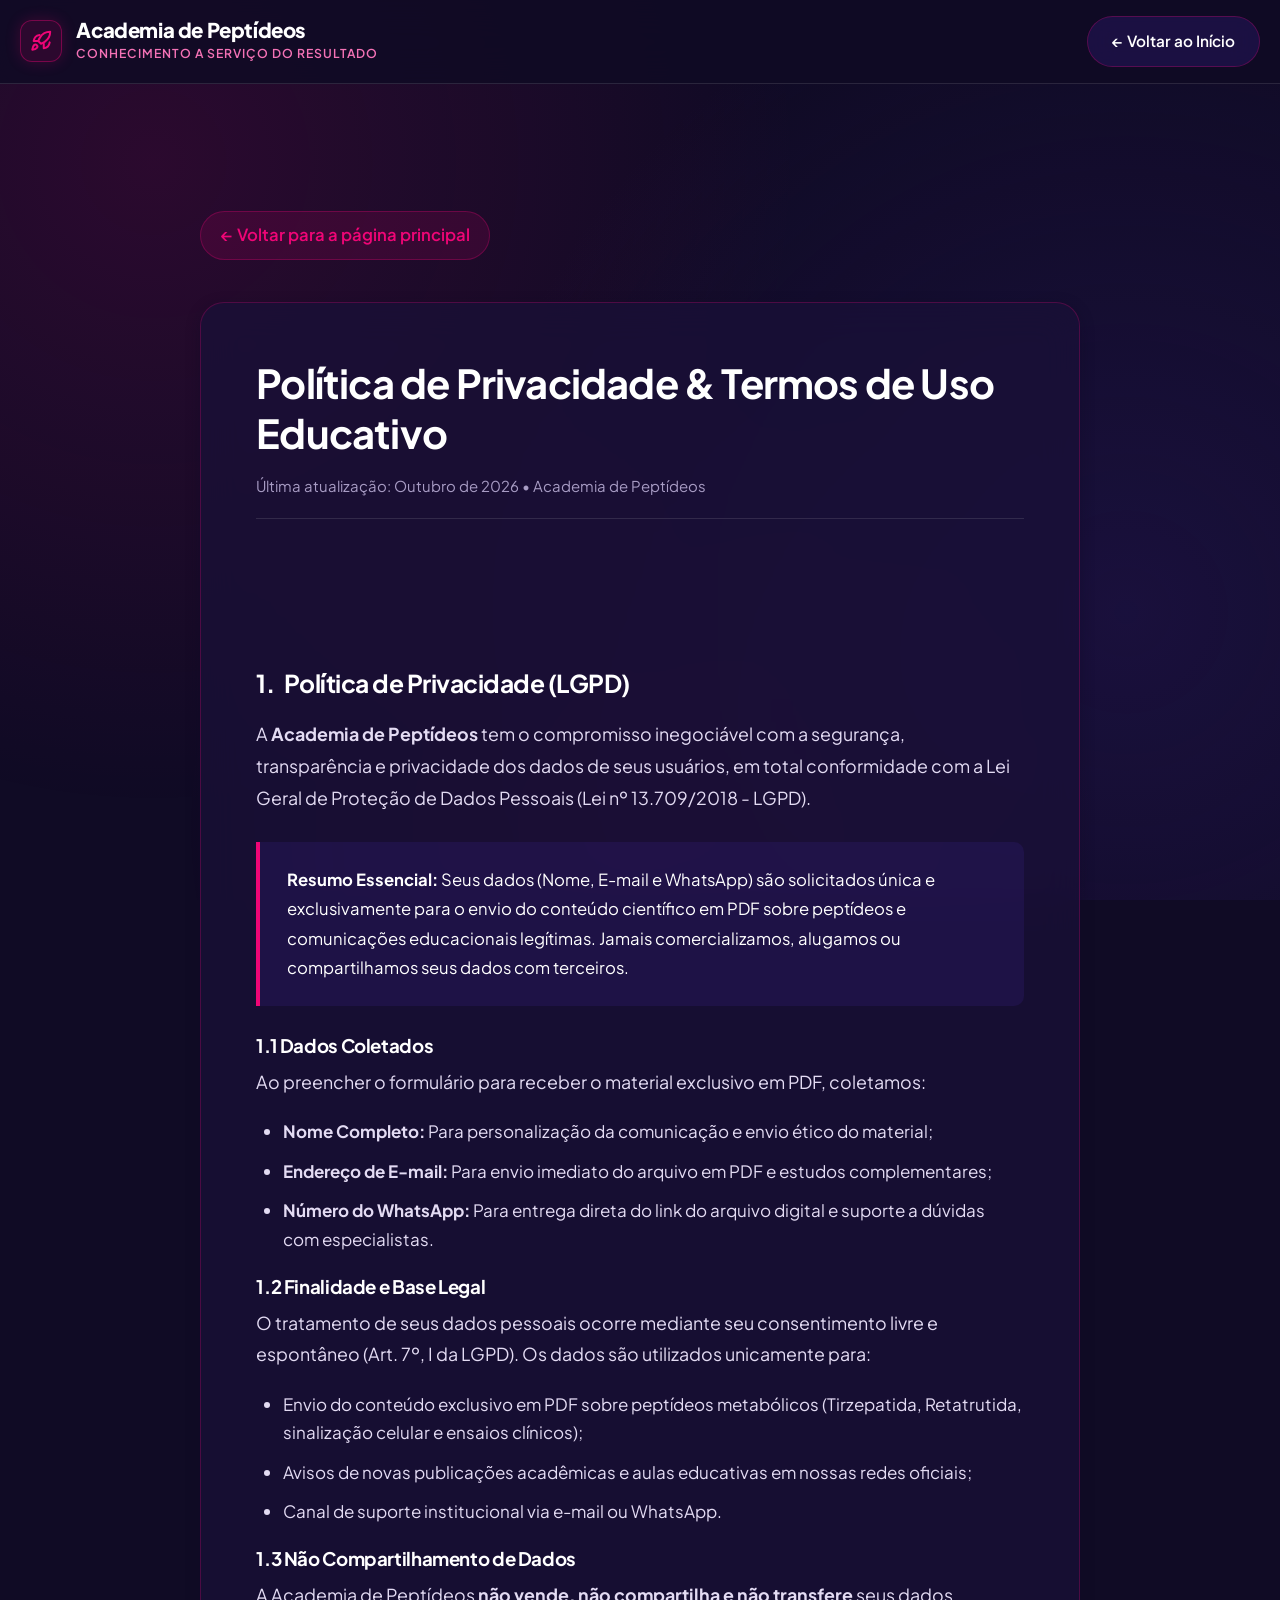
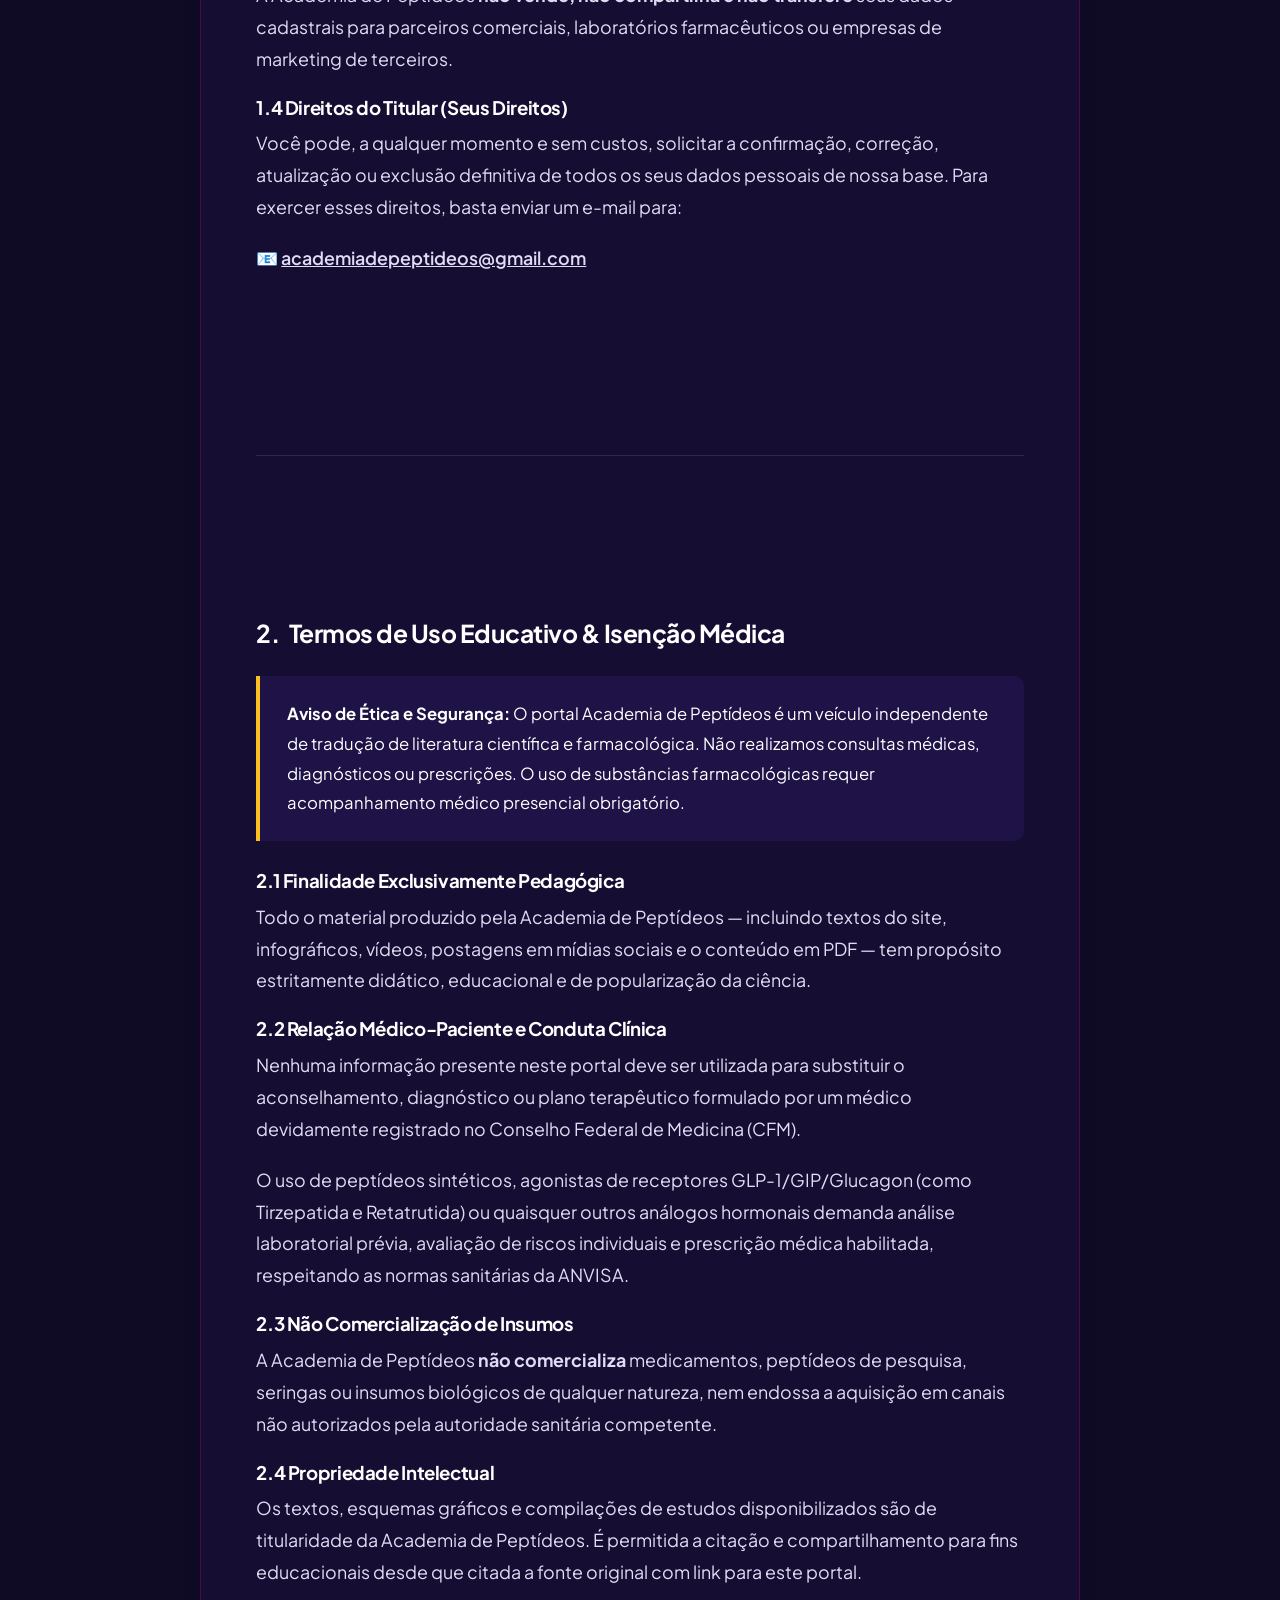
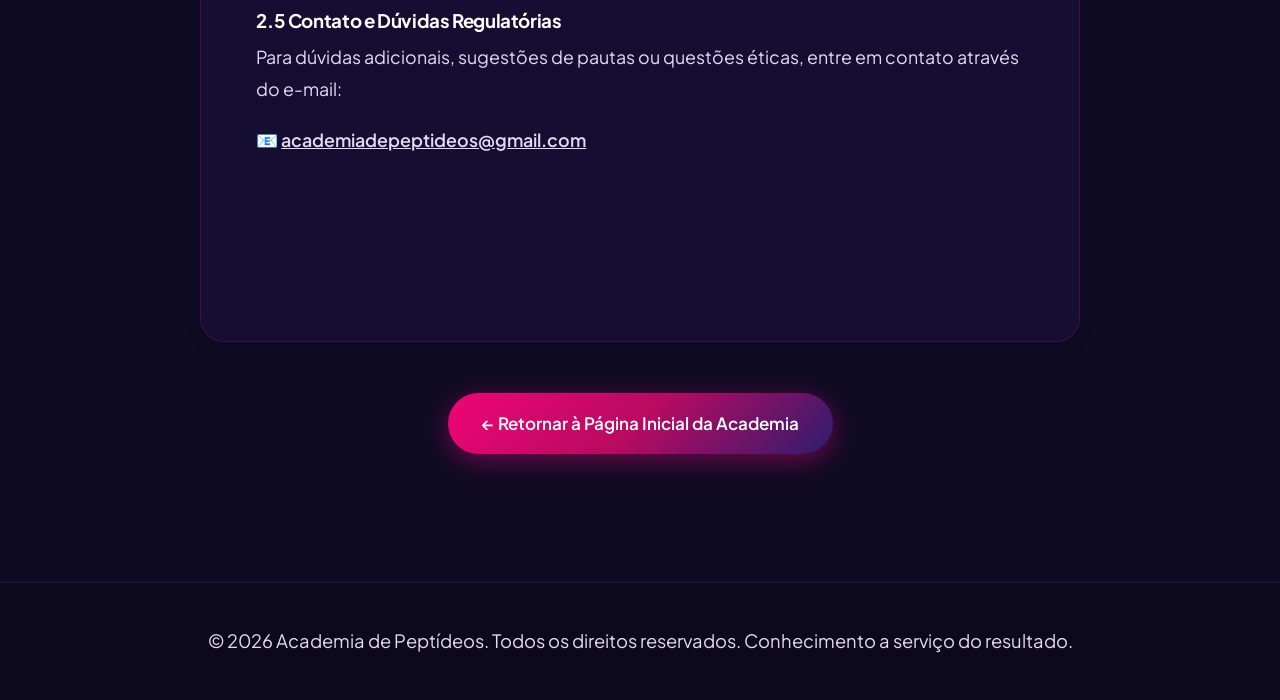
==== commit df40b942: "refactor: add new design" ====
--- a/termos.html
+++ b/termos.html
@@ -10,7 +10,7 @@
   <!-- Google Fonts -->
   <link rel="preconnect" href="https://fonts.googleapis.com">
   <link rel="preconnect" href="https://fonts.gstatic.com" crossorigin>
-  <link href="https://fonts.googleapis.com/css2?family=Inter:wght@300;400;500;600;700&family=Plus+Jakarta+Sans:wght@500;600;700;800&family=Space+Grotesk:wght@500;700&display=swap" rel="stylesheet">
+  <link href="https://fonts.googleapis.com/css2?family=Inter:wght@300;400;500;600;700&family=Plus+Jakarta+Sans:wght@400;500;600;700;800&family=Space+Grotesk:wght@500;700&display=swap" rel="stylesheet">
 
   <link rel="stylesheet" href="css/style.css">
 </head>
--- a/css/style.css
+++ b/css/style.css
@@ -1,59 +1,69 @@
 /* ==========================================================================
-   ACADEMIA DE PEPTÍDEOS - DESIGN SYSTEM & ESTILOS PRINCIPAIS
+   ACADEMIA DE PEPTÍDEOS - DESIGN SYSTEM & IDENTIDADE VISUAL
    Slogan: "Conhecimento a serviço do resultado"
-   Estética: Biotecnologia de Alta Performance, Clínica & Futurista
+   Personalidade: Minimalista, Sério, Fácil de Entender, Feminino & Acolhedor
+   Público: Mulheres, Idosos, Pessoas sobrepeso & Entusiastas de Saúde
+   Paleta Oficial: #EF0576 | #2E1C6E | #100B25 | #FFFFFF
    ========================================================================== */
 
 /* --- Variáveis e Tokens de Design --- */
 :root {
-  /* Cores de Fundo e Superfície */
-  --bg-primary: #080d1a;
-  --bg-secondary: #0d1629;
-  --bg-tertiary: #121e38;
-  --bg-card: rgba(13, 22, 41, 0.75);
-  --bg-glass: rgba(18, 30, 56, 0.55);
-  --bg-glass-hover: rgba(26, 42, 78, 0.7);
-
-  /* Cores de Destaque e Acentos */
-  --accent-cyan: #00f2fe;
-  --accent-cyan-glow: rgba(0, 242, 254, 0.35);
-  --accent-blue: #4facfe;
-  --accent-emerald: #10b981;
-  --accent-emerald-glow: rgba(16, 185, 129, 0.25);
-  --accent-amber: #f59e0b;
-  --accent-purple: #8b5cf6;
-
-  /* Gradientes */
-  --grad-cyan-blue: linear-gradient(135deg, #00f2fe 0%, #4facfe 100%);
-  --grad-emerald-cyan: linear-gradient(135deg, #10b981 0%, #00f2fe 100%);
-  --grad-card-border: linear-gradient(135deg, rgba(0, 242, 254, 0.3), rgba(255, 255, 255, 0.05), rgba(16, 185, 129, 0.2));
-  --grad-hero-glow: radial-gradient(circle at 50% -20%, rgba(0, 242, 254, 0.15), transparent 70%);
-
-  /* Tipografia & Textos */
-  --text-primary: #f8fafc;
-  --text-secondary: #94a3b8;
-  --text-muted: #64748b;
-  --text-highlight: #ffffff;
-
-  /* Bordas & Sombras */
-  --border-subtle: rgba(255, 255, 255, 0.08);
-  --border-focus: rgba(0, 242, 254, 0.5);
-  --shadow-sm: 0 4px 12px rgba(0, 0, 0, 0.2);
-  --shadow-md: 0 8px 30px rgba(0, 0, 0, 0.35);
-  --shadow-glow: 0 0 25px rgba(0, 242, 254, 0.25);
-  --shadow-emerald-glow: 0 0 25px rgba(16, 185, 129, 0.25);
-
-  /* Geometria e Transições */
-  --radius-sm: 8px;
-  --radius-md: 14px;
-  --radius-lg: 20px;
+  /* Cores de Fundo e Superfície (Midnight Plum & Velvet Violet) */
+  --bg-primary: #100B25;
+  --bg-secondary: #171033;
+  --bg-tertiary: #221649;
+  --bg-card: rgba(26, 17, 56, 0.76);
+  --bg-card-hover: rgba(38, 25, 82, 0.88);
+  --bg-glass: rgba(46, 28, 110, 0.42);
+  --bg-glass-hover: rgba(239, 5, 118, 0.16);
+
+  /* Paleta Oficial da Marca */
+  --accent-rose: #EF0576;
+  --accent-rose-glow: rgba(239, 5, 118, 0.38);
+  --accent-rose-light: #F472B6;
+  --accent-rose-subtle: rgba(239, 5, 118, 0.12);
+  
+  --accent-indigo: #2E1C6E;
+  --accent-violet: #8B5CF6;
+  --accent-violet-subtle: rgba(139, 92, 246, 0.14);
+  --accent-lavender: #DDD6FE;
+  
+  --accent-amber: #FBBF24;
+  --accent-amber-subtle: rgba(251, 191, 36, 0.14);
+  
+  /* Gradientes Harmoniosos Femininos & Científicos */
+  --grad-rose-violet: linear-gradient(135deg, #EF0576 0%, #2E1C6E 100%);
+  --grad-rose-light: linear-gradient(135deg, #EF0576 0%, #C084FC 100%);
+  --grad-button-primary: linear-gradient(135deg, #EF0576 0%, #B80A61 50%, #2E1C6E 100%);
+  --grad-card-border: linear-gradient(135deg, rgba(239, 5, 118, 0.4), rgba(46, 28, 110, 0.5), rgba(255, 255, 255, 0.1));
+  --grad-hero-glow: radial-gradient(circle at 50% -10%, rgba(239, 5, 118, 0.22), transparent 70%);
+
+  /* Tipografia & Acessibilidade (Alto Contraste p/ Leitura sem Cansaço) */
+  --text-primary: #FFFFFF;
+  --text-secondary: #E3DBF3;     /* Lilás suave com excelente contraste WCAG AAA */
+  --text-muted: #A89CC4;
+  --text-highlight: #FFFFFF;
+  --text-soft-rose: #FCE7F3;
+
+  /* Bordas & Sombras Aveludadas */
+  --border-subtle: rgba(255, 255, 255, 0.11);
+  --border-focus: rgba(239, 5, 118, 0.7);
+  --shadow-sm: 0 4px 14px rgba(16, 11, 37, 0.4);
+  --shadow-md: 0 10px 32px rgba(16, 11, 37, 0.6);
+  --shadow-glow: 0 0 30px rgba(239, 5, 118, 0.26);
+  --shadow-violet-glow: 0 0 30px rgba(46, 28, 110, 0.35);
+
+  /* Geometria e Formas Suaves (Mais Acolhedoras) */
+  --radius-sm: 10px;
+  --radius-md: 16px;
+  --radius-lg: 24px;
   --radius-full: 9999px;
   --transition-fast: 0.2s cubic-bezier(0.4, 0, 0.2, 1);
   --transition-smooth: 0.35s cubic-bezier(0.16, 1, 0.3, 1);
 
   /* Layout */
   --max-width: 1240px;
-  --header-height: 80px;
+  --header-height: 84px;
 }
 
 /* --- Reset e Configurações Globais --- */
@@ -64,7 +74,8 @@
 }
 
 html {
-  font-size: 16px;
+  /* Tamanho base ligeiramente ampliado para facilitar a leitura de idosos e reduzir fadiga */
+  font-size: 17px;
   scroll-behavior: smooth;
   scroll-padding-top: var(--header-height);
   -webkit-font-smoothing: antialiased;
@@ -72,10 +83,10 @@
 }
 
 body {
-  font-family: 'Inter', -apple-system, BlinkMacSystemFont, 'Segoe UI', Roboto, sans-serif;
+  font-family: 'Plus Jakarta Sans', -apple-system, BlinkMacSystemFont, 'Segoe UI', Roboto, sans-serif;
   background-color: var(--bg-primary);
   color: var(--text-primary);
-  line-height: 1.6;
+  line-height: 1.72;
   overflow-x: hidden;
   position: relative;
   min-height: 100vh;
@@ -90,7 +101,7 @@
   height: 100%;
   pointer-events: none;
   z-index: 0;
-  opacity: 0.45;
+  opacity: 0.55;
 }
 
 .mesh-glow-overlay {
@@ -100,9 +111,9 @@
   width: 100%;
   height: 100%;
   background: 
-    radial-gradient(circle at 15% 20%, rgba(0, 242, 254, 0.08) 0%, transparent 45%),
-    radial-gradient(circle at 85% 70%, rgba(16, 185, 129, 0.06) 0%, transparent 50%),
-    radial-gradient(circle at 50% 90%, rgba(79, 172, 254, 0.05) 0%, transparent 40%);
+    radial-gradient(circle at 12% 18%, rgba(239, 5, 118, 0.12) 0%, transparent 48%),
+    radial-gradient(circle at 88% 68%, rgba(46, 28, 110, 0.32) 0%, transparent 52%),
+    radial-gradient(circle at 50% 92%, rgba(239, 5, 118, 0.08) 0%, transparent 44%);
   pointer-events: none;
   z-index: 0;
 }
@@ -112,7 +123,6 @@
   width: 100%;
   max-width: var(--max-width);
   margin: 0 auto;
-  padding: 0 1.5rem;
   position: relative;
   z-index: 1;
 }
@@ -127,88 +137,90 @@
 h1, h2, h3, h4, h5, h6 {
   font-family: 'Plus Jakarta Sans', sans-serif;
   color: var(--text-highlight);
-  line-height: 1.2;
+  line-height: 1.25;
   font-weight: 700;
-  letter-spacing: -0.025em;
+  letter-spacing: -0.02em;
 }
 
 p {
   color: var(--text-secondary);
-  font-size: 1.05rem;
+  font-size: 1.08rem;
+  line-height: 1.72;
 }
 
 .gradient-text {
-  background: var(--grad-cyan-blue);
+  background: linear-gradient(135deg, #FFFFFF 10%, #EF0576 65%, #DDD6FE 100%);
   -webkit-background-clip: text;
   -webkit-text-fill-color: transparent;
   display: inline-block;
 }
 
 .emerald-text {
-  background: var(--grad-emerald-cyan);
+  background: var(--grad-rose-violet);
   -webkit-background-clip: text;
   -webkit-text-fill-color: transparent;
   display: inline-block;
 }
 
-/* --- Badges & Chips --- */
+/* --- Badges & Chips Acolhedores --- */
 .badge {
   display: inline-flex;
   align-items: center;
-  gap: 0.5rem;
-  padding: 0.35rem 0.9rem;
-  background: rgba(0, 242, 254, 0.1);
-  border: 1px solid rgba(0, 242, 254, 0.25);
+  gap: 0.6rem;
+  padding: 0.45rem 1.1rem;
+  background: var(--accent-rose-subtle);
+  border: 1px solid rgba(239, 5, 118, 0.32);
   border-radius: var(--radius-full);
-  color: var(--accent-cyan);
-  font-size: 0.8rem;
+  color: #FFFFFF;
+  font-size: 0.82rem;
   font-weight: 600;
   text-transform: uppercase;
-  letter-spacing: 0.06em;
-  margin-bottom: 1.25rem;
-  backdrop-filter: blur(8px);
+  letter-spacing: 0.07em;
+  margin-bottom: 1.35rem;
+  backdrop-filter: blur(10px);
 }
 
 .badge-pulse {
-  width: 8px;
-  height: 8px;
-  background-color: var(--accent-cyan);
+  width: 9px;
+  height: 9px;
+  background-color: var(--accent-rose);
   border-radius: 50%;
-  box-shadow: 0 0 10px var(--accent-cyan);
-  animation: pulse 2s infinite;
+  box-shadow: 0 0 12px var(--accent-rose);
+  animation: pulse 2.2s infinite;
 }
 
 @keyframes pulse {
-  0% { transform: scale(0.95); box-shadow: 0 0 0 0 rgba(0, 242, 254, 0.7); }
-  70% { transform: scale(1.15); box-shadow: 0 0 0 8px rgba(0, 242, 254, 0); }
-  100% { transform: scale(0.95); box-shadow: 0 0 0 0 rgba(0, 242, 254, 0); }
+  0% { transform: scale(0.95); box-shadow: 0 0 0 0 rgba(239, 5, 118, 0.7); }
+  70% { transform: scale(1.15); box-shadow: 0 0 0 9px rgba(239, 5, 118, 0); }
+  100% { transform: scale(0.95); box-shadow: 0 0 0 0 rgba(239, 5, 118, 0); }
 }
 
 .section-header {
   text-align: center;
-  max-width: 780px;
-  margin: 0 auto 3.5rem auto;
+  max-width: 800px;
+  margin: 0 auto 3.75rem auto;
 }
 
 .section-header h2 {
-  font-size: clamp(2rem, 3.5vw, 2.75rem);
-  margin-bottom: 1rem;
+  font-size: clamp(2rem, 3.4vw, 2.75rem);
+  margin-bottom: 1.15rem;
 }
 
 .section-header p {
   font-size: 1.15rem;
-}
-
-/* --- Botões de Ação (CTAs) --- */
+  color: var(--text-secondary);
+}
+
+/* --- Botões de Ação (CTAs Confortáveis e Acessíveis) --- */
 .btn {
   display: inline-flex;
   align-items: center;
   justify-content: center;
-  gap: 0.65rem;
-  padding: 0.9rem 1.85rem;
+  gap: 0.7rem;
+  padding: 0.95rem 2rem;
   border-radius: var(--radius-full);
   font-family: 'Plus Jakarta Sans', sans-serif;
-  font-size: 0.95rem;
+  font-size: 1rem;
   font-weight: 600;
   text-decoration: none;
   cursor: pointer;
@@ -216,57 +228,59 @@
   border: none;
   outline: none;
   white-space: nowrap;
+  min-height: 52px; /* Área de toque confortável para público sênior */
 }
 
 .btn-primary {
-  background: var(--grad-cyan-blue);
-  color: #040914;
-  box-shadow: 0 4px 20px var(--accent-cyan-glow);
+  background: var(--grad-button-primary);
+  color: #FFFFFF;
+  box-shadow: 0 6px 24px rgba(239, 5, 118, 0.42);
 }
 
 .btn-primary:hover {
   transform: translateY(-2px);
-  box-shadow: 0 8px 30px rgba(0, 242, 254, 0.5);
-  color: #000;
+  box-shadow: 0 10px 32px rgba(239, 5, 118, 0.6);
+  color: #FFFFFF;
 }
 
 .btn-secondary {
   background: var(--bg-glass);
   color: var(--text-primary);
-  border: 1px solid var(--border-subtle);
-  backdrop-filter: blur(12px);
+  border: 1px solid rgba(239, 5, 118, 0.28);
+  backdrop-filter: blur(14px);
 }
 
 .btn-secondary:hover {
-  background: var(--bg-glass-hover);
-  border-color: rgba(0, 242, 254, 0.4);
+  background: rgba(239, 5, 118, 0.18);
+  border-color: var(--accent-rose);
   transform: translateY(-2px);
-  color: #fff;
+  color: #FFFFFF;
 }
 
 .btn-whatsapp {
   background: linear-gradient(135deg, #25D366 0%, #128C7E 100%);
   color: #ffffff;
-  box-shadow: 0 4px 20px rgba(37, 211, 102, 0.3);
+  box-shadow: 0 6px 22px rgba(37, 211, 102, 0.32);
 }
 
 .btn-whatsapp:hover {
   transform: translateY(-2px);
-  box-shadow: 0 8px 30px rgba(37, 211, 102, 0.5);
+  box-shadow: 0 10px 32px rgba(37, 211, 102, 0.5);
   color: #ffffff;
 }
 
 .btn-sm {
-  padding: 0.6rem 1.25rem;
-  font-size: 0.85rem;
+  padding: 0.65rem 1.4rem;
+  font-size: 0.9rem;
+  min-height: 44px;
 }
 
 .btn-icon {
-  font-size: 1.1rem;
+  font-size: 1.15rem;
 }
 
 /* ==========================================================================
-   HEADER & NAVBAR
+   HEADER & NAVBAR (LIMPO & ELEGANTE)
    ========================================================================== */
 .site-header {
   position: fixed;
@@ -274,7 +288,7 @@
   left: 0;
   width: 100%;
   height: var(--header-height);
-  background: rgba(8, 13, 26, 0.82);
+  background: rgba(16, 11, 37, 0.86);
   backdrop-filter: blur(20px);
   border-bottom: 1px solid var(--border-subtle);
   z-index: 100;
@@ -282,8 +296,8 @@
 }
 
 .site-header.scrolled {
-  background: rgba(8, 13, 26, 0.94);
-  border-bottom-color: rgba(0, 242, 254, 0.15);
+  background: rgba(16, 11, 37, 0.96);
+  border-bottom-color: rgba(239, 5, 118, 0.22);
   box-shadow: var(--shadow-sm);
 }
 
@@ -297,20 +311,21 @@
 .brand-logo {
   display: flex;
   align-items: center;
-  gap: 0.75rem;
+  gap: 0.85rem;
   text-decoration: none;
 }
 
 .logo-helix {
-  width: 36px;
-  height: 36px;
+  width: 42px;
+  height: 42px;
   display: flex;
   align-items: center;
   justify-content: center;
-  background: rgba(0, 242, 254, 0.1);
-  border: 1px solid rgba(0, 242, 254, 0.35);
-  border-radius: 10px;
-  color: var(--accent-cyan);
+  background: var(--accent-rose-subtle);
+  border: 1px solid rgba(239, 5, 118, 0.4);
+  border-radius: 12px;
+  color: var(--accent-rose);
+  box-shadow: 0 0 15px rgba(239, 5, 118, 0.2);
 }
 
 .brand-text {
@@ -319,16 +334,16 @@
 }
 
 .brand-name {
-  font-size: 1.15rem;
+  font-size: 1.2rem;
   font-weight: 800;
-  color: #fff;
-  line-height: 1.1;
+  color: #FFFFFF;
+  line-height: 1.15;
   letter-spacing: -0.02em;
 }
 
 .brand-slogan {
-  font-size: 0.68rem;
-  color: var(--accent-cyan);
+  font-size: 0.72rem;
+  color: var(--accent-rose-light);
   text-transform: uppercase;
   letter-spacing: 0.08em;
   font-weight: 600;
@@ -344,11 +359,10 @@
 .nav-link {
   color: var(--text-secondary);
   text-decoration: none;
-  font-size: 0.92rem;
+  font-size: 0.96rem;
   font-weight: 500;
   transition: color var(--transition-fast);
   position: relative;
-  padding: 0.4rem 0;
 }
 
 .nav-link::after {
@@ -358,12 +372,12 @@
   left: 0;
   width: 0%;
   height: 2px;
-  background: var(--accent-cyan);
+  background: var(--accent-rose);
   transition: width var(--transition-smooth);
 }
 
 .nav-link:hover {
-  color: #fff;
+  color: #FFFFFF;
 }
 
 .nav-link:hover::after {
@@ -373,7 +387,7 @@
 .header-actions {
   display: flex;
   align-items: center;
-  gap: 1rem;
+  gap: 1.25rem;
 }
 
 .menu-toggle {
@@ -381,7 +395,7 @@
   background: transparent;
   border: none;
   color: var(--text-primary);
-  font-size: 1.6rem;
+  font-size: 1.7rem;
   cursor: pointer;
 }
 
@@ -389,8 +403,8 @@
    SEÇÃO 1: HERO SECTION
    ========================================================================== */
 .hero-section {
-  padding-top: calc(var(--header-height) + 4rem);
-  padding-bottom: 6rem;
+  padding-top: calc(var(--header-height) + 3.5rem);
+  padding-bottom: 5.5rem;
   min-height: 92vh;
   display: flex;
   align-items: center;
@@ -399,25 +413,29 @@
 
 .hero-grid {
   display: grid;
-  grid-template-columns: 1.15fr 0.85fr;
+  grid-template-columns: 1.2fr 0.8fr;
   align-items: center;
   gap: 3.5rem;
 }
 
 .hero-content h1 {
-  font-size: clamp(2.35rem, 4.2vw, 3.6rem);
+  font-size: clamp(2.35rem, 4vw, 3.5rem);
   font-weight: 800;
-  line-height: 1.12;
+  line-height: 1.18;
   margin-bottom: 1.5rem;
-  letter-spacing: -0.035em;
+  letter-spacing: -0.03em;
 }
 
 .hero-subtitle {
-  font-size: 1.18rem;
-  line-height: 1.7;
+  font-size: 1.2rem;
+  line-height: 1.78;
   color: var(--text-secondary);
-  margin-bottom: 2.25rem;
-  max-width: 600px;
+  margin-bottom: 2.35rem;
+  max-width: 620px;
+}
+
+.hero-subtitle strong {
+  color: #FFFFFF;
 }
 
 .hero-actions {
@@ -429,33 +447,10 @@
 }
 
 .hero-note {
-  font-size: 0.82rem;
+  font-size: 0.88rem;
   color: var(--text-muted);
   display: block;
-  margin-bottom: 2.25rem;
-}
-
-.hero-social-proof {
-  display: flex;
-  align-items: center;
-  gap: 1rem;
-  padding-top: 1.5rem;
-  border-top: 1px solid var(--border-subtle);
-}
-
-.stars {
-  color: #fbbf24;
-  font-size: 0.95rem;
-  letter-spacing: 2px;
-}
-
-.proof-text {
-  font-size: 0.88rem;
-  color: var(--text-secondary);
-}
-
-.proof-text strong {
-  color: #fff;
+  margin-bottom: 1.5rem;
 }
 
 /* Hero Lado Visual */
@@ -472,27 +467,27 @@
   aspect-ratio: 1 / 1;
   position: relative;
   border-radius: 50%;
-  background: radial-gradient(circle, rgba(0, 242, 254, 0.08) 0%, rgba(8, 13, 26, 0.4) 65%, transparent 75%);
+  background: radial-gradient(circle, rgba(239, 5, 118, 0.12) 0%, rgba(46, 28, 110, 0.35) 60%, transparent 75%);
   display: flex;
   align-items: center;
   justify-content: center;
 }
 
 .core-sphere {
-  width: 180px;
-  height: 180px;
+  width: 190px;
+  height: 190px;
   border-radius: 50%;
-  background: radial-gradient(circle at 35% 35%, #00f2fe 0%, #0d1e3d 85%);
-  box-shadow: 0 0 60px rgba(0, 242, 254, 0.4), inset 0 0 25px rgba(255, 255, 255, 0.4);
+  background: radial-gradient(circle at 35% 35%, #EF0576 0%, #7C3AED 45%, #2E1C6E 75%, #100B25 95%);
+  box-shadow: 0 0 70px rgba(239, 5, 118, 0.45), inset 0 0 28px rgba(255, 255, 255, 0.4);
   position: relative;
   animation: floatOrb 6s ease-in-out infinite;
 }
 
 .orbital-ring {
   position: absolute;
-  border: 1px dashed rgba(0, 242, 254, 0.35);
+  border: 1px dashed rgba(239, 5, 118, 0.35);
   border-radius: 50%;
-  animation: rotateOrbit 22s linear infinite;
+  animation: rotateOrbit 24s linear infinite;
 }
 
 .ring-1 {
@@ -502,11 +497,11 @@
 }
 
 .ring-2 {
-  width: 420px;
-  height: 420px;
-  border-color: rgba(16, 185, 129, 0.25);
+  width: 430px;
+  height: 430px;
+  border-color: rgba(139, 92, 246, 0.32);
   animation-direction: reverse;
-  animation-duration: 30s;
+  animation-duration: 32s;
 }
 
 @keyframes floatOrb {
@@ -522,22 +517,23 @@
 /* Floating Glass Badges */
 .floating-glass-card {
   position: absolute;
-  background: rgba(13, 22, 41, 0.85);
+  background: rgba(23, 16, 51, 0.88);
   backdrop-filter: blur(16px);
-  border: 1px solid rgba(0, 242, 254, 0.25);
+  border: 1px solid rgba(239, 5, 118, 0.28);
   border-radius: var(--radius-md);
-  padding: 0.85rem 1.15rem;
+  padding: 0.9rem 1.25rem;
   box-shadow: var(--shadow-md);
   display: flex;
   align-items: center;
-  gap: 0.75rem;
+  gap: 0.85rem;
   z-index: 2;
   transition: transform var(--transition-smooth);
 }
 
 .floating-glass-card:hover {
   transform: translateY(-4px) scale(1.03);
-  border-color: var(--accent-cyan);
+  border-color: var(--accent-rose);
+  box-shadow: 0 8px 30px rgba(239, 5, 118, 0.3);
 }
 
 .card-top {
@@ -574,20 +570,20 @@
 }
 
 .card-icon {
-  width: 38px;
-  height: 38px;
-  border-radius: 8px;
-  background: rgba(0, 242, 254, 0.12);
+  width: 40px;
+  height: 40px;
+  border-radius: 10px;
+  background: var(--accent-rose-subtle);
   display: flex;
   align-items: center;
   justify-content: center;
-  color: var(--accent-cyan);
-  font-size: 1.1rem;
+  color: var(--accent-rose);
+  font-size: 1.15rem;
 }
 
 .card-icon.emerald {
-  background: rgba(16, 185, 129, 0.12);
-  color: var(--accent-emerald);
+  background: rgba(239, 5, 118, 0.16);
+  color: #FFFFFF;
 }
 
 .card-info {
@@ -596,7 +592,7 @@
 }
 
 .card-label {
-  font-size: 0.72rem;
+  font-size: 0.74rem;
   color: var(--text-muted);
   text-transform: uppercase;
   font-weight: 600;
@@ -604,9 +600,9 @@
 }
 
 .card-val {
-  font-size: 0.88rem;
+  font-size: 0.94rem;
   font-weight: 700;
-  color: #fff;
+  color: #FFFFFF;
 }
 
 /* ==========================================================================
@@ -621,42 +617,45 @@
 .about-grid {
   display: grid;
   grid-template-columns: 1fr 1fr;
-  gap: 4rem;
+  gap: 4.5rem;
   align-items: flex-start;
 }
 
 .about-text h2 {
-  font-size: clamp(2rem, 3vw, 2.7rem);
+  font-size: clamp(2rem, 3.2vw, 2.75rem);
   margin-bottom: 1.5rem;
 }
 
 .lead-paragraph {
-  font-size: 1.2rem;
-  color: var(--text-highlight);
+  font-size: 1.24rem;
+  color: #FFFFFF;
   font-weight: 500;
-  line-height: 1.6;
-  margin-bottom: 1.5rem;
+  line-height: 1.7;
+  margin-bottom: 1.6rem;
 }
 
 .quote-box {
   margin: 2rem 0;
-  padding: 1.5rem 1.75rem;
-  background: var(--bg-card);
-  border-left: 3px solid var(--accent-cyan);
+  padding: 1.6rem 2rem;
+  background: rgba(46, 28, 110, 0.32);
+  border-left: 4px solid var(--accent-rose);
   border-radius: 0 var(--radius-md) var(--radius-md) 0;
+  box-shadow: 0 4px 20px rgba(0, 0, 0, 0.25);
 }
 
 .quote-box p {
-  color: #fff;
+  color: #FFFFFF;
   font-style: italic;
   font-weight: 500;
+  font-size: 1.12rem;
+  line-height: 1.75;
 }
 
 .stats-row {
   display: grid;
-  grid-template-columns: repeat(3, 1fr);
-  gap: 1.5rem;
-  margin-top: 2.5rem;
+  grid-template-columns: repeat(2, 1fr);
+  gap: 2rem;
+  margin-top: 2.75rem;
 }
 
 .stat-item {
@@ -666,25 +665,26 @@
 
 .stat-num {
   font-family: 'Plus Jakarta Sans', sans-serif;
-  font-size: 2.1rem;
+  font-size: 2.4rem;
   font-weight: 800;
-  color: var(--accent-cyan);
+  color: var(--accent-rose);
   line-height: 1;
-  margin-bottom: 0.4rem;
+  margin-bottom: 0.45rem;
 }
 
 .stat-desc {
-  font-size: 0.85rem;
+  font-size: 0.92rem;
   color: var(--text-secondary);
+  line-height: 1.5;
 }
 
 /* Comparativo de Mercado */
 .comparison-card {
   background: var(--bg-card);
-  border: 1px solid var(--border-subtle);
+  border: 1px solid rgba(255, 255, 255, 0.12);
   border-radius: var(--radius-lg);
-  padding: 2.25rem;
-  backdrop-filter: blur(16px);
+  padding: 2.5rem;
+  backdrop-filter: blur(18px);
   box-shadow: var(--shadow-md);
   position: relative;
   overflow: hidden;
@@ -696,27 +696,28 @@
   top: 0;
   left: 0;
   width: 100%;
-  height: 3px;
-  background: var(--grad-cyan-blue);
+  height: 4px;
+  background: var(--grad-rose-violet);
 }
 
 .comparison-card h3 {
-  font-size: 1.35rem;
-  margin-bottom: 1.75rem;
+  font-size: 1.4rem;
+  margin-bottom: 2rem;
   text-align: center;
+  color: #FFFFFF;
 }
 
 .comparison-table {
   display: flex;
   flex-direction: column;
-  gap: 1.25rem;
+  gap: 1.35rem;
 }
 
 .comparison-row {
   display: grid;
   grid-template-columns: 1fr 1fr;
-  gap: 1.25rem;
-  padding-bottom: 1.25rem;
+  gap: 1.35rem;
+  padding-bottom: 1.35rem;
   border-bottom: 1px solid var(--border-subtle);
 }
 
@@ -726,35 +727,37 @@
 }
 
 .comp-col-bad {
-  background: rgba(239, 68, 68, 0.05);
-  border: 1px solid rgba(239, 68, 68, 0.15);
-  padding: 1rem;
+  background: rgba(239, 68, 68, 0.08);
+  border: 1px solid rgba(239, 68, 68, 0.22);
+  padding: 1.15rem;
   border-radius: var(--radius-sm);
-  font-size: 0.88rem;
-  color: #fca5a5;
-  display: flex;
-  gap: 0.6rem;
+  font-size: 0.94rem;
+  color: #FCA5A5;
+  display: flex;
+  gap: 0.65rem;
+  line-height: 1.6;
 }
 
 .comp-col-good {
-  background: rgba(16, 185, 129, 0.06);
-  border: 1px solid rgba(16, 185, 129, 0.25);
-  padding: 1rem;
+  background: rgba(239, 5, 118, 0.08);
+  border: 1px solid rgba(239, 5, 118, 0.32);
+  padding: 1.15rem;
   border-radius: var(--radius-sm);
-  font-size: 0.88rem;
-  color: #a7f3d0;
-  display: flex;
-  gap: 0.6rem;
+  font-size: 0.94rem;
+  color: #FCE7F3;
+  display: flex;
+  gap: 0.65rem;
   font-weight: 500;
+  line-height: 1.6;
 }
 
 .comp-icon {
-  font-size: 1.1rem;
+  font-size: 1.15rem;
   flex-shrink: 0;
 }
 
 /* ==========================================================================
-   SEÇÃO 3: OS PILARES DE CONTEÚDO (BENTO GRID)
+   SEÇÃO 3: OS PILARES DE CONTEÚDO (BENTO GRID MODERNO)
    ========================================================================== */
 .pillars-section {
   position: relative;
@@ -763,15 +766,15 @@
 .bento-grid {
   display: grid;
   grid-template-columns: repeat(12, 1fr);
-  gap: 1.75rem;
+  gap: 1.85rem;
 }
 
 .pillar-card {
   background: var(--bg-card);
-  border: 1px solid var(--border-subtle);
+  border: 1px solid rgba(255, 255, 255, 0.1);
   border-radius: var(--radius-lg);
-  padding: 2.5rem;
-  backdrop-filter: blur(16px);
+  padding: 2.75rem 2.5rem;
+  backdrop-filter: blur(18px);
   display: flex;
   flex-direction: column;
   justify-content: space-between;
@@ -782,9 +785,9 @@
 }
 
 .pillar-card:hover {
-  transform: translateY(-5px);
-  border-color: rgba(0, 242, 254, 0.4);
-  box-shadow: var(--shadow-glow);
+  transform: translateY(-6px);
+  border-color: rgba(239, 5, 118, 0.45);
+  box-shadow: 0 12px 35px rgba(239, 5, 118, 0.22);
 }
 
 .pillar-card::after {
@@ -794,7 +797,7 @@
   left: 0;
   width: 100%;
   height: 100%;
-  background: radial-gradient(circle at top right, rgba(0, 242, 254, 0.08), transparent 60%);
+  background: radial-gradient(circle at top right, rgba(239, 5, 118, 0.08), transparent 60%);
   pointer-events: none;
 }
 
@@ -815,83 +818,88 @@
 }
 
 .pillar-header {
-  margin-bottom: 1.5rem;
+  margin-bottom: 1.6rem;
 }
 
 .pillar-meta {
   display: flex;
   align-items: center;
   justify-content: space-between;
-  margin-bottom: 1.25rem;
+  margin-bottom: 1.35rem;
 }
 
 .pillar-tag {
-  font-size: 0.72rem;
+  font-size: 0.74rem;
   font-weight: 700;
   text-transform: uppercase;
   letter-spacing: 0.06em;
-  padding: 0.25rem 0.65rem;
+  padding: 0.35rem 0.8rem;
   border-radius: var(--radius-full);
-  background: rgba(255, 255, 255, 0.06);
+  background: rgba(255, 255, 255, 0.08);
   color: var(--text-secondary);
 }
 
 .pillar-tag.teal {
-  color: var(--accent-cyan);
-  background: rgba(0, 242, 254, 0.1);
-  border: 1px solid rgba(0, 242, 254, 0.25);
+  color: #FFFFFF;
+  background: rgba(239, 5, 118, 0.2);
+  border: 1px solid rgba(239, 5, 118, 0.4);
 }
 
 .pillar-tag.emerald {
-  color: var(--accent-emerald);
-  background: rgba(16, 185, 129, 0.1);
-  border: 1px solid rgba(16, 185, 129, 0.25);
+  color: #FFFFFF;
+  background: rgba(139, 92, 246, 0.22);
+  border: 1px solid rgba(139, 92, 246, 0.4);
 }
 
 .pillar-tag.purple {
-  color: #c084fc;
-  background: rgba(192, 132, 252, 0.1);
-  border: 1px solid rgba(192, 132, 252, 0.25);
+  color: var(--accent-lavender);
+  background: rgba(46, 28, 110, 0.4);
+  border: 1px solid rgba(239, 5, 118, 0.3);
 }
 
 .pillar-tag.amber {
   color: var(--accent-amber);
-  background: rgba(245, 158, 11, 0.1);
-  border: 1px solid rgba(245, 158, 11, 0.25);
+  background: var(--accent-amber-subtle);
+  border: 1px solid rgba(251, 191, 36, 0.35);
 }
 
 .pillar-icon-box {
-  width: 52px;
-  height: 52px;
+  width: 56px;
+  height: 56px;
   border-radius: var(--radius-md);
-  background: rgba(0, 242, 254, 0.08);
+  background: rgba(239, 5, 118, 0.12);
   display: flex;
   align-items: center;
   justify-content: center;
-  color: var(--accent-cyan);
+  color: var(--accent-rose);
+  font-size: 1.6rem;
+  border: 1px solid rgba(239, 5, 118, 0.3);
+}
+
+.pillar-card h3 {
   font-size: 1.5rem;
-  border: 1px solid rgba(0, 242, 254, 0.2);
-}
-
-.pillar-card h3 {
-  font-size: 1.45rem;
-  margin-bottom: 0.85rem;
-  color: #fff;
+  margin-bottom: 0.95rem;
+  color: #FFFFFF;
+}
+
+.pillar-card p {
+  font-size: 1.05rem;
+  line-height: 1.7;
 }
 
 .pillar-topics {
   list-style: none;
-  margin: 1.5rem 0 2rem 0;
+  margin: 1.75rem 0 2rem 0;
   display: flex;
   flex-wrap: wrap;
-  gap: 0.5rem;
+  gap: 0.6rem;
 }
 
 .pillar-topics li {
-  font-size: 0.78rem;
-  background: rgba(255, 255, 255, 0.04);
+  font-size: 0.82rem;
+  background: rgba(255, 255, 255, 0.06);
   border: 1px solid var(--border-subtle);
-  padding: 0.35rem 0.75rem;
+  padding: 0.4rem 0.85rem;
   border-radius: var(--radius-sm);
   color: var(--text-secondary);
 }
@@ -899,16 +907,17 @@
 .pillar-action {
   display: inline-flex;
   align-items: center;
-  gap: 0.5rem;
-  font-size: 0.92rem;
+  gap: 0.55rem;
+  font-size: 0.98rem;
   font-weight: 600;
-  color: var(--accent-cyan);
+  color: var(--accent-rose);
   text-decoration: none;
   transition: gap var(--transition-fast);
 }
 
 .pillar-card:hover .pillar-action {
-  gap: 0.85rem;
+  gap: 0.95rem;
+  color: var(--accent-rose-light);
 }
 
 /* ==========================================================================
@@ -923,15 +932,15 @@
 .social-channels-grid {
   display: grid;
   grid-template-columns: repeat(3, 1fr);
-  gap: 2rem;
+  gap: 2.2rem;
 }
 
 .social-channel-card {
   background: var(--bg-card);
-  border: 1px solid var(--border-subtle);
+  border: 1px solid rgba(255, 255, 255, 0.1);
   border-radius: var(--radius-lg);
-  padding: 2.25rem 2rem;
-  backdrop-filter: blur(16px);
+  padding: 2.5rem 2.2rem;
+  backdrop-filter: blur(18px);
   display: flex;
   flex-direction: column;
   justify-content: space-between;
@@ -946,112 +955,112 @@
   top: 0;
   left: 0;
   width: 100%;
-  height: 3px;
+  height: 4px;
   background: transparent;
   transition: background var(--transition-smooth);
 }
 
 .social-channel-card.card-yt:hover::before {
-  background: #ff0000;
+  background: #FF0000;
 }
 
 .social-channel-card.card-ig:hover::before {
-  background: linear-gradient(135deg, #e1306c 0%, #f77737 100%);
+  background: linear-gradient(135deg, #EF0576 0%, #F59E0B 100%);
 }
 
 .social-channel-card.card-tk:hover::before {
-  background: var(--grad-cyan-blue);
+  background: var(--grad-rose-violet);
 }
 
 .social-channel-card:hover {
   transform: translateY(-6px);
   box-shadow: var(--shadow-md);
-  border-color: rgba(255, 255, 255, 0.18);
+  border-color: rgba(239, 5, 118, 0.35);
 }
 
 .social-channel-card.card-yt:hover {
   border-color: rgba(255, 0, 0, 0.4);
-  box-shadow: 0 10px 30px rgba(255, 0, 0, 0.15);
+  box-shadow: 0 12px 35px rgba(255, 0, 0, 0.18);
 }
 
 .social-channel-card.card-ig:hover {
-  border-color: rgba(225, 48, 108, 0.4);
-  box-shadow: 0 10px 30px rgba(225, 48, 108, 0.15);
+  border-color: rgba(239, 5, 118, 0.5);
+  box-shadow: 0 12px 35px rgba(239, 5, 118, 0.22);
 }
 
 .social-channel-card.card-tk:hover {
-  border-color: rgba(0, 242, 254, 0.4);
-  box-shadow: 0 10px 30px rgba(0, 242, 254, 0.15);
+  border-color: rgba(139, 92, 246, 0.5);
+  box-shadow: 0 12px 35px rgba(139, 92, 246, 0.22);
 }
 
 .channel-card-header {
   display: flex;
   align-items: center;
   justify-content: space-between;
-  margin-bottom: 1.5rem;
+  margin-bottom: 1.6rem;
 }
 
 .channel-icon-wrapper {
-  width: 52px;
-  height: 52px;
+  width: 56px;
+  height: 56px;
   border-radius: var(--radius-md);
   display: flex;
   align-items: center;
   justify-content: center;
-  font-size: 1.5rem;
-  background: rgba(255, 255, 255, 0.05);
+  font-size: 1.6rem;
+  background: rgba(255, 255, 255, 0.06);
   border: 1px solid var(--border-subtle);
 }
 
 .card-yt .channel-icon-wrapper {
-  color: #ff0000;
-  background: rgba(255, 0, 0, 0.1);
-  border-color: rgba(255, 0, 0, 0.25);
+  color: #FF0000;
+  background: rgba(255, 0, 0, 0.12);
+  border-color: rgba(255, 0, 0, 0.3);
 }
 
 .card-ig .channel-icon-wrapper {
-  color: #e1306c;
-  background: rgba(225, 48, 108, 0.1);
-  border-color: rgba(225, 48, 108, 0.25);
+  color: var(--accent-rose);
+  background: var(--accent-rose-subtle);
+  border-color: rgba(239, 5, 118, 0.35);
 }
 
 .card-tk .channel-icon-wrapper {
-  color: var(--accent-cyan);
-  background: rgba(0, 242, 254, 0.1);
-  border-color: rgba(0, 242, 254, 0.25);
+  color: var(--accent-lavender);
+  background: rgba(46, 28, 110, 0.4);
+  border-color: rgba(139, 92, 246, 0.35);
 }
 
 .channel-tag {
-  font-size: 0.72rem;
+  font-size: 0.74rem;
   font-weight: 700;
   text-transform: uppercase;
   letter-spacing: 0.06em;
-  padding: 0.3rem 0.75rem;
+  padding: 0.35rem 0.85rem;
   border-radius: var(--radius-full);
-  background: rgba(255, 255, 255, 0.05);
+  background: rgba(255, 255, 255, 0.06);
   color: var(--text-secondary);
   border: 1px solid var(--border-subtle);
 }
 
 .channel-card-body h3 {
-  font-size: 1.35rem;
-  color: #fff;
-  margin-bottom: 0.35rem;
+  font-size: 1.45rem;
+  color: #FFFFFF;
+  margin-bottom: 0.4rem;
 }
 
 .channel-handle {
   display: inline-block;
-  font-size: 0.88rem;
+  font-size: 0.94rem;
   font-weight: 600;
-  color: var(--accent-cyan);
-  margin-bottom: 1rem;
+  color: var(--accent-rose);
+  margin-bottom: 1.15rem;
 }
 
 .channel-desc {
-  font-size: 0.95rem;
+  font-size: 1.02rem;
   color: var(--text-secondary);
-  line-height: 1.6;
-  margin-bottom: 2rem;
+  line-height: 1.68;
+  margin-bottom: 2.2rem;
 }
 
 .btn-channel {
@@ -1059,51 +1068,51 @@
   display: inline-flex;
   align-items: center;
   justify-content: center;
-  gap: 0.5rem;
-  padding: 0.9rem 1.25rem;
+  gap: 0.6rem;
+  padding: 0.95rem 1.4rem;
   border-radius: var(--radius-full);
   font-family: 'Plus Jakarta Sans', sans-serif;
-  font-size: 0.92rem;
+  font-size: 0.98rem;
   font-weight: 600;
   text-decoration: none;
   transition: all var(--transition-smooth);
-  border: 1px solid var(--border-subtle);
-  background: rgba(255, 255, 255, 0.04);
-  color: #fff;
-  min-height: 48px; /* Fitts's Law: Área de toque acessível */
+  border: 1px solid rgba(255, 255, 255, 0.14);
+  background: rgba(255, 255, 255, 0.05);
+  color: #FFFFFF;
+  min-height: 52px;
 }
 
 .social-channel-card:hover .btn-channel {
-  background: #fff;
-  color: #040914;
-  border-color: #fff;
+  background: #FFFFFF;
+  color: #100B25;
+  border-color: #FFFFFF;
   transform: translateY(-2px);
-  box-shadow: 0 4px 15px rgba(255, 255, 255, 0.2);
+  box-shadow: 0 6px 20px rgba(255, 255, 255, 0.25);
 }
 
 .card-yt:hover .btn-channel {
-  background: #ff0000;
-  color: #fff;
-  border-color: #ff0000;
-  box-shadow: 0 4px 18px rgba(255, 0, 0, 0.4);
+  background: #FF0000;
+  color: #FFFFFF;
+  border-color: #FF0000;
+  box-shadow: 0 6px 22px rgba(255, 0, 0, 0.42);
 }
 
 .card-ig:hover .btn-channel {
-  background: linear-gradient(135deg, #e1306c 0%, #f77737 100%);
-  color: #fff;
+  background: var(--grad-button-primary);
+  color: #FFFFFF;
   border-color: transparent;
-  box-shadow: 0 4px 18px rgba(225, 48, 108, 0.4);
+  box-shadow: 0 6px 22px rgba(239, 5, 118, 0.45);
 }
 
 .card-tk:hover .btn-channel {
-  background: var(--grad-cyan-blue);
-  color: #040914;
+  background: var(--grad-rose-violet);
+  color: #FFFFFF;
   border-color: transparent;
-  box-shadow: 0 4px 18px rgba(0, 242, 254, 0.4);
+  box-shadow: 0 6px 22px rgba(139, 92, 246, 0.42);
 }
 
 /* ==========================================================================
-   SEÇÃO 5: CAPTURA DE LEADS (CONTEÚDO EM PDF COM 3 CAMPOS)
+   SEÇÃO 5: CAPTURA DE LEADS (CONTEÚDO EM PDF)
    ========================================================================== */
 .lead-section {
   position: relative;
@@ -1111,130 +1120,138 @@
 }
 
 .lead-box-container {
-  background: radial-gradient(circle at 10% 20%, rgba(0, 242, 254, 0.12), transparent 50%),
-              radial-gradient(circle at 90% 80%, rgba(16, 185, 129, 0.1), transparent 50%),
-              var(--bg-secondary);
-  border: 1px solid rgba(0, 242, 254, 0.3);
-  border-radius: 28px;
-  padding: 4rem 3.5rem;
-  box-shadow: 0 15px 50px rgba(0, 0, 0, 0.5), var(--shadow-glow);
+  background: 
+    radial-gradient(circle at 12% 20%, rgba(239, 5, 118, 0.22), transparent 52%),
+    radial-gradient(circle at 88% 80%, rgba(46, 28, 110, 0.42), transparent 52%),
+    var(--bg-secondary);
+  border: 1px solid rgba(239, 5, 118, 0.35);
+  border-radius: 30px;
+  padding: 4.25rem 3.75rem;
+  box-shadow: 0 20px 60px rgba(0, 0, 0, 0.6), var(--shadow-glow);
   position: relative;
 }
 
 .lead-grid {
   display: grid;
   grid-template-columns: 1.15fr 0.85fr;
-  gap: 4rem;
+  gap: 4.5rem;
   align-items: center;
 }
 
 .lead-header-badge {
   display: inline-flex;
   align-items: center;
-  gap: 0.5rem;
-  color: var(--accent-cyan);
-  font-size: 0.82rem;
+  gap: 0.6rem;
+  color: var(--accent-rose);
+  font-size: 0.86rem;
   font-weight: 700;
   text-transform: uppercase;
   letter-spacing: 0.08em;
-  margin-bottom: 1rem;
+  margin-bottom: 1.15rem;
 }
 
 .lead-copy h2 {
-  font-size: clamp(2.1rem, 3.2vw, 2.85rem);
-  line-height: 1.15;
-  margin-bottom: 1rem;
+  font-size: clamp(2.15rem, 3.4vw, 2.95rem);
+  line-height: 1.2;
+  margin-bottom: 1.15rem;
 }
 
 .lead-copy-sub {
-  font-size: 1.15rem;
-  color: var(--accent-cyan);
+  font-size: 1.2rem;
+  color: var(--accent-rose-light);
   font-weight: 500;
-  margin-bottom: 1.75rem;
+  margin-bottom: 2rem;
+  line-height: 1.6;
 }
 
 .lead-bullets {
   list-style: none;
   display: flex;
   flex-direction: column;
-  gap: 0.95rem;
+  gap: 1.1rem;
   margin-bottom: 2.25rem;
 }
 
 .lead-bullets li {
   display: flex;
   align-items: flex-start;
-  gap: 0.75rem;
-  font-size: 0.98rem;
+  gap: 0.85rem;
+  font-size: 1.05rem;
   color: var(--text-primary);
-  line-height: 1.55;
+  line-height: 1.62;
+}
+
+.lead-bullets li strong {
+  color: #FFFFFF;
 }
 
 .bullet-check {
-  color: var(--accent-emerald);
-  font-size: 1.1rem;
+  color: var(--accent-rose);
+  font-size: 1.2rem;
   flex-shrink: 0;
-  margin-top: 0.1rem;
+  margin-top: 0.15rem;
 }
 
 /* Formulário de 3 Campos (Nome, E-mail, WhatsApp) */
 .form-wrapper {
-  background: rgba(8, 13, 26, 0.85);
-  border: 1px solid var(--border-subtle);
+  background: rgba(16, 11, 37, 0.88);
+  border: 1px solid rgba(239, 5, 118, 0.25);
   border-radius: var(--radius-lg);
-  padding: 2.25rem;
-  backdrop-filter: blur(14px);
+  padding: 2.5rem;
+  backdrop-filter: blur(16px);
+  box-shadow: 0 10px 30px rgba(0, 0, 0, 0.4);
 }
 
 .form-wrapper h3 {
-  font-size: 1.25rem;
-  margin-bottom: 0.35rem;
-  color: #fff;
+  font-size: 1.35rem;
+  margin-bottom: 0.4rem;
+  color: #FFFFFF;
 }
 
 .form-wrapper p {
-  font-size: 0.88rem;
-  margin-bottom: 1.5rem;
+  font-size: 0.94rem;
+  margin-bottom: 1.6rem;
+  color: var(--text-secondary);
 }
 
 .mailchimp-form {
   display: flex;
   flex-direction: column;
-  gap: 1.1rem;
+  gap: 1.15rem;
 }
 
 .input-group {
   display: flex;
   flex-direction: column;
-  gap: 0.4rem;
+  gap: 0.45rem;
   position: relative;
 }
 
 .input-label {
-  font-size: 0.82rem;
+  font-size: 0.86rem;
   font-weight: 600;
-  color: #cbd5e1;
+  color: #FFFFFF;
   letter-spacing: 0.02em;
 }
 
 .input-field {
   width: 100%;
-  padding: 0.95rem 1.25rem;
-  background: rgba(18, 30, 56, 0.7);
-  border: 1px solid rgba(255, 255, 255, 0.14);
-  border-radius: 12px;
-  color: #fff;
+  padding: 1rem 1.35rem;
+  background: rgba(28, 19, 60, 0.75);
+  border: 1px solid rgba(255, 255, 255, 0.16);
+  border-radius: 14px;
+  color: #FFFFFF;
   font-family: inherit;
-  font-size: 0.95rem;
+  font-size: 1rem;
   outline: none;
   transition: all var(--transition-fast);
-  min-height: 48px; /* Fitts's Law */
+  min-height: 52px;
 }
 
 .input-field:focus {
-  border-color: var(--accent-cyan);
-  box-shadow: 0 0 16px var(--accent-cyan-glow);
-  background: rgba(22, 38, 70, 0.95);
+  border-color: var(--accent-rose);
+  box-shadow: 0 0 18px var(--accent-rose-glow);
+  background: rgba(38, 25, 82, 0.95);
 }
 
 .input-field::placeholder {
@@ -1242,33 +1259,33 @@
 }
 
 .input-field.input-error {
-  border-color: #ef4444;
-  box-shadow: 0 0 12px rgba(239, 68, 68, 0.3);
+  border-color: #EF4444;
+  box-shadow: 0 0 14px rgba(239, 68, 68, 0.35);
 }
 
 .form-feedback {
-  font-size: 0.85rem;
-  min-height: 1.4rem;
-  margin-top: 0.25rem;
-  line-height: 1.4;
+  font-size: 0.92rem;
+  min-height: 1.5rem;
+  margin-top: 0.35rem;
+  line-height: 1.45;
   transition: all var(--transition-fast);
 }
 
 .form-feedback.success {
-  color: var(--accent-emerald);
-  font-weight: 500;
+  color: #A7F3D0;
+  font-weight: 600;
 }
 
 .form-feedback.error {
-  color: #f87171;
-  font-weight: 500;
+  color: #FCA5A5;
+  font-weight: 600;
 }
 
 .form-guarantee {
   display: flex;
   align-items: center;
-  gap: 0.5rem;
-  font-size: 0.78rem;
+  gap: 0.55rem;
+  font-size: 0.82rem;
   color: var(--text-muted);
   margin-top: 1rem;
   justify-content: center;
@@ -1280,9 +1297,9 @@
   display: flex;
   align-items: center;
   text-align: center;
-  margin: 1.75rem 0;
+  margin: 1.85rem 0;
   color: var(--text-muted);
-  font-size: 0.8rem;
+  font-size: 0.82rem;
   text-transform: uppercase;
   letter-spacing: 0.08em;
 }
@@ -1303,72 +1320,74 @@
 }
 
 .whatsapp-box p {
-  font-size: 0.88rem;
-  margin-bottom: 1rem;
+  font-size: 0.94rem;
+  margin-bottom: 1.15rem;
+  color: var(--text-secondary);
 }
 
 /* ==========================================================================
-   SEÇÃO 6: DISCLAIMER MÉDICO OBRIGATÓRIO
+   SEÇÃO 6: DISCLAIMER MÉDICO OBRIGATÓRIO (RIGOR ÉTICO & CLÍNICO)
    ========================================================================== */
 .disclaimer-section {
-  padding: 4rem 0;
+  padding: 4.5rem 0;
 }
 
 .disclaimer-card {
-  background: rgba(5, 8, 17, 0.85);
-  border: 1px solid rgba(245, 158, 11, 0.25);
+  background: rgba(16, 11, 37, 0.92);
+  border: 1px solid rgba(239, 5, 118, 0.28);
   border-radius: var(--radius-lg);
-  padding: 2.5rem;
+  padding: 2.75rem;
   position: relative;
-  backdrop-filter: blur(12px);
+  backdrop-filter: blur(16px);
+  box-shadow: 0 10px 30px rgba(0, 0, 0, 0.35);
 }
 
 .disclaimer-header {
   display: flex;
   align-items: center;
-  gap: 0.85rem;
-  margin-bottom: 1.5rem;
+  gap: 1rem;
+  margin-bottom: 1.6rem;
 }
 
 .disclaimer-icon {
-  width: 42px;
-  height: 42px;
-  border-radius: 10px;
-  background: rgba(245, 158, 11, 0.12);
+  width: 46px;
+  height: 46px;
+  border-radius: 12px;
+  background: var(--accent-rose-subtle);
   display: flex;
   align-items: center;
   justify-content: center;
-  color: var(--accent-amber);
-  font-size: 1.3rem;
+  color: var(--accent-rose);
+  font-size: 1.4rem;
   flex-shrink: 0;
 }
 
 .disclaimer-header h3 {
-  font-size: 1.15rem;
-  color: #fff;
+  font-size: 1.25rem;
+  color: #FFFFFF;
   letter-spacing: 0.02em;
 }
 
 .disclaimer-body {
   display: flex;
   flex-direction: column;
-  gap: 1.25rem;
-  font-size: 0.9rem;
+  gap: 1.35rem;
+  font-size: 0.98rem;
   color: var(--text-secondary);
-  line-height: 1.7;
+  line-height: 1.75;
 }
 
 .disclaimer-item strong {
-  color: #fff;
+  color: #FFFFFF;
 }
 
 /* ==========================================================================
-   FOOTER (RODAPÉ)
+   FOOTER (RODAPÉ ELEGANTE & LIMPO)
    ========================================================================== */
 .site-footer {
-  background: #04070e;
-  border-top: 1px solid var(--border-subtle);
-  padding: 5rem 0 2rem 0;
+  background: #0C081D;
+  border-top: 1px solid rgba(255, 255, 255, 0.08);
+  padding: 5.5rem 0 2.5rem 0;
 }
 
 .footer-grid {
@@ -1379,45 +1398,46 @@
 }
 
 .footer-brand p {
-  font-size: 0.92rem;
-  margin: 1.25rem 0 1.5rem 0;
-  max-width: 320px;
+  font-size: 0.98rem;
+  margin: 1.35rem 0 1.5rem 0;
+  max-width: 340px;
+  color: var(--text-secondary);
 }
 
 .footer-col h4 {
-  font-size: 1rem;
-  margin-bottom: 1.5rem;
-  color: #fff;
+  font-size: 1.08rem;
+  margin-bottom: 1.6rem;
+  color: #FFFFFF;
 }
 
 .footer-links {
   list-style: none;
   display: flex;
   flex-direction: column;
-  gap: 0.75rem;
+  gap: 0.85rem;
 }
 
 .footer-links a {
   color: var(--text-secondary);
   text-decoration: none;
-  font-size: 0.9rem;
+  font-size: 0.96rem;
   transition: color var(--transition-fast);
 }
 
 .footer-links a:hover {
-  color: var(--accent-cyan);
+  color: var(--accent-rose);
 }
 
 .social-links {
   display: flex;
-  gap: 0.85rem;
+  gap: 0.95rem;
 }
 
 .social-btn {
-  width: 40px;
-  height: 40px;
+  width: 44px;
+  height: 44px;
   border-radius: 50%;
-  background: rgba(255, 255, 255, 0.05);
+  background: rgba(255, 255, 255, 0.06);
   border: 1px solid var(--border-subtle);
   display: flex;
   align-items: center;
@@ -1428,10 +1448,11 @@
 }
 
 .social-btn:hover {
-  background: var(--accent-cyan);
-  color: #040914;
+  background: var(--accent-rose);
+  color: #FFFFFF;
   transform: translateY(-2px);
-  border-color: var(--accent-cyan);
+  border-color: var(--accent-rose);
+  box-shadow: 0 4px 18px var(--accent-rose-glow);
 }
 
 .footer-bottom {
@@ -1439,8 +1460,8 @@
   align-items: center;
   justify-content: space-between;
   padding-top: 2rem;
-  border-top: 1px solid rgba(255, 255, 255, 0.05);
-  font-size: 0.82rem;
+  border-top: 1px solid rgba(255, 255, 255, 0.06);
+  font-size: 0.88rem;
   color: var(--text-muted);
 }
 
@@ -1453,13 +1474,13 @@
   left: 0;
   width: 100%;
   height: 100%;
-  background: rgba(4, 7, 14, 0.85);
-  backdrop-filter: blur(16px);
+  background: rgba(16, 11, 37, 0.88);
+  backdrop-filter: blur(18px);
   z-index: 1000;
   display: flex;
   align-items: center;
   justify-content: center;
-  padding: 1.5rem;
+  padding: 1.75rem;
   opacity: 0;
   visibility: hidden;
   transition: all var(--transition-smooth);
@@ -1472,11 +1493,11 @@
 
 .modal-container {
   background: var(--bg-secondary);
-  border: 1px solid rgba(0, 242, 254, 0.3);
+  border: 1px solid rgba(239, 5, 118, 0.35);
   border-radius: var(--radius-lg);
   width: 100%;
-  max-width: 720px;
-  box-shadow: 0 20px 60px rgba(0, 0, 0, 0.7), var(--shadow-glow);
+  max-width: 740px;
+  box-shadow: 0 25px 70px rgba(0, 0, 0, 0.8), var(--shadow-glow);
   position: relative;
   overflow: hidden;
   transform: translateY(20px) scale(0.97);
@@ -1491,13 +1512,13 @@
   position: absolute;
   top: 1.25rem;
   right: 1.25rem;
-  width: 36px;
-  height: 36px;
+  width: 40px;
+  height: 40px;
   border-radius: 50%;
   background: rgba(255, 255, 255, 0.08);
   border: none;
-  color: #fff;
-  font-size: 1.2rem;
+  color: #FFFFFF;
+  font-size: 1.25rem;
   cursor: pointer;
   display: flex;
   align-items: center;
@@ -1507,27 +1528,124 @@
 }
 
 .modal-close-btn:hover {
-  background: rgba(239, 68, 68, 0.3);
-  color: #ff6b6b;
+  background: rgba(239, 68, 68, 0.35);
+  color: #FF6B6B;
 }
 
 .modal-content-body {
-  padding: 2.5rem;
-}
-
-.modal-video-placeholder {
-  width: 100%;
-  aspect-ratio: 16 / 9;
-  background: #000;
-  border-radius: var(--radius-md);
-  margin-bottom: 1.5rem;
-  display: flex;
-  align-items: center;
-  justify-content: center;
-  flex-direction: column;
-  position: relative;
-  overflow: hidden;
-  border: 1px solid var(--border-subtle);
+  padding: 2.75rem;
+}
+
+/* ==========================================================================
+   PÁGINA INSTITUCIONAL / LEGAL (TERMOS & PRIVACIDADE)
+   ========================================================================== */
+.legal-page {
+  padding-top: calc(var(--header-height) + 2.5rem);
+  padding-bottom: 5.5rem;
+  min-height: 80vh;
+}
+
+.legal-back-nav {
+  margin-bottom: 2.5rem;
+}
+
+.legal-back-link {
+  display: inline-flex;
+  align-items: center;
+  gap: 0.55rem;
+  color: var(--accent-rose);
+  text-decoration: none;
+  font-size: 0.98rem;
+  font-weight: 600;
+  padding: 0.55rem 1.15rem;
+  border-radius: var(--radius-full);
+  background: var(--accent-rose-subtle);
+  border: 1px solid rgba(239, 5, 118, 0.28);
+  transition: all var(--transition-fast);
+}
+
+.legal-back-link:hover {
+  background: rgba(239, 5, 118, 0.2);
+  transform: translateX(-3px);
+}
+
+.legal-container {
+  max-width: 880px;
+  margin: 0 auto;
+}
+
+.legal-card {
+  background: var(--bg-card);
+  border: 1px solid rgba(239, 5, 118, 0.25);
+  border-radius: var(--radius-lg);
+  padding: 3.25rem;
+  backdrop-filter: blur(18px);
+  margin-bottom: 3rem;
+  box-shadow: var(--shadow-sm);
+}
+
+.legal-card h1 {
+  font-size: 2.35rem;
+  margin-bottom: 0.85rem;
+  color: #FFFFFF;
+}
+
+.legal-updated {
+  font-size: 0.88rem;
+  color: var(--text-muted);
+  margin-bottom: 2.25rem;
+  display: block;
+  border-bottom: 1px solid var(--border-subtle);
+  padding-bottom: 1.15rem;
+}
+
+.legal-section-block {
+  margin-bottom: 2.75rem;
+}
+
+.legal-section-block:last-child {
+  margin-bottom: 0;
+}
+
+.legal-section-block h2 {
+  font-size: 1.45rem;
+  color: #FFFFFF;
+  margin-bottom: 1.15rem;
+  display: flex;
+  align-items: center;
+  gap: 0.55rem;
+}
+
+.legal-section-block p {
+  font-size: 1.05rem;
+  color: var(--text-secondary);
+  line-height: 1.78;
+  margin-bottom: 1.15rem;
+}
+
+.legal-section-block ul {
+  padding-left: 1.6rem;
+  margin-bottom: 1.15rem;
+  color: var(--text-secondary);
+}
+
+.legal-section-block li {
+  margin-bottom: 0.65rem;
+  line-height: 1.68;
+}
+
+.legal-highlight-box {
+  background: rgba(46, 28, 110, 0.35);
+  border-left: 4px solid var(--accent-rose);
+  padding: 1.35rem 1.6rem;
+  border-radius: 0 var(--radius-sm) var(--radius-sm) 0;
+  margin: 1.65rem 0;
+}
+
+.legal-highlight-box p {
+  margin: 0;
+  color: #FFFFFF;
+  font-size: 0.98rem;
 }
 
 /* ==========================================================================
@@ -1549,16 +1667,12 @@
     justify-content: center;
   }
 
-  .hero-social-proof {
-    justify-content: center;
-  }
-
   .card-top { left: 0%; }
   .card-right { right: 0%; }
 
   .about-grid {
     grid-template-columns: 1fr;
-    gap: 3rem;
+    gap: 3.5rem;
   }
 
   .pillar-card.card-large-1,
@@ -1568,19 +1682,18 @@
     grid-column: span 6;
   }
 
-  .media-cards-grid,
   .social-channels-grid {
     grid-template-columns: repeat(2, 1fr);
   }
 
   .lead-grid {
     grid-template-columns: 1fr;
-    gap: 3rem;
+    gap: 3.5rem;
   }
 
   .footer-grid {
     grid-template-columns: repeat(2, 1fr);
-    gap: 2.5rem;
+    gap: 2.75rem;
   }
 }
 
@@ -1601,9 +1714,10 @@
     left: 0;
     width: 100%;
     background: var(--bg-primary);
-    padding: 2rem;
-    border-bottom: 1px solid var(--border-subtle);
-    gap: 1.5rem;
+    padding: 2.25rem;
+    border-bottom: 1px solid rgba(239, 5, 118, 0.25);
+    gap: 1.6rem;
+    box-shadow: 0 10px 30px rgba(0, 0, 0, 0.5);
   }
 
   .pillar-card.card-large-1,
@@ -1613,13 +1727,12 @@
     grid-column: span 12;
   }
 
-  .media-cards-grid,
   .social-channels-grid {
     grid-template-columns: 1fr;
   }
 
   .lead-box-container {
-    padding: 2.5rem 1.5rem;
+    padding: 2.75rem 1.6rem;
   }
 
   .footer-grid {
@@ -1628,132 +1741,19 @@
 
   .footer-bottom {
     flex-direction: column;
-    gap: 1rem;
+    gap: 1.15rem;
     text-align: center;
   }
 
   .comparison-row {
     grid-template-columns: 1fr;
   }
-}
-
-/* ==========================================================================
-   ESTILOS PARA PÁGINA INSTITUCIONAL / LEGAL (TERMOS & PRIVACIDADE)
-   ========================================================================== */
-.legal-page {
-  padding-top: calc(var(--header-height) + 2rem);
-  padding-bottom: 5rem;
-  min-height: 80vh;
-}
-
-.legal-back-nav {
-  margin-bottom: 2.5rem;
-}
-
-.legal-back-link {
-  display: inline-flex;
-  align-items: center;
-  gap: 0.5rem;
-  color: var(--accent-cyan);
-  text-decoration: none;
-  font-size: 0.95rem;
-  font-weight: 600;
-  padding: 0.5rem 1rem;
-  border-radius: var(--radius-full);
-  background: rgba(0, 242, 254, 0.08);
-  border: 1px solid rgba(0, 242, 254, 0.2);
-  transition: all var(--transition-fast);
-}
-
-.legal-back-link:hover {
-  background: rgba(0, 242, 254, 0.16);
-  transform: translateX(-3px);
-}
-
-.legal-container {
-  max-width: 880px;
-  margin: 0 auto;
-}
-
-.legal-card {
-  background: var(--bg-card);
-  border: 1px solid var(--border-subtle);
-  border-radius: var(--radius-lg);
-  padding: 3rem;
-  backdrop-filter: blur(16px);
-  margin-bottom: 3rem;
-  box-shadow: var(--shadow-sm);
-}
-
-.legal-card h1 {
-  font-size: 2.25rem;
-  margin-bottom: 0.75rem;
-  color: #fff;
-}
-
-.legal-updated {
-  font-size: 0.85rem;
-  color: var(--text-muted);
-  margin-bottom: 2rem;
-  display: block;
-  border-bottom: 1px solid var(--border-subtle);
-  padding-bottom: 1rem;
-}
-
-.legal-section-block {
-  margin-bottom: 2.5rem;
-}
-
-.legal-section-block:last-child {
-  margin-bottom: 0;
-}
-
-.legal-section-block h2 {
-  font-size: 1.4rem;
-  color: #fff;
-  margin-bottom: 1rem;
-  display: flex;
-  align-items: center;
-  gap: 0.5rem;
-}
-
-.legal-section-block p {
-  font-size: 0.98rem;
-  color: var(--text-secondary);
-  line-height: 1.75;
-  margin-bottom: 1rem;
-}
-
-.legal-section-block ul {
-  padding-left: 1.5rem;
-  margin-bottom: 1rem;
-  color: var(--text-secondary);
-}
-
-.legal-section-block li {
-  margin-bottom: 0.6rem;
-  line-height: 1.6;
-}
-
-.legal-highlight-box {
-  background: rgba(0, 242, 254, 0.06);
-  border-left: 3px solid var(--accent-cyan);
-  padding: 1.25rem;
-  border-radius: 0 var(--radius-sm) var(--radius-sm) 0;
-  margin: 1.5rem 0;
-}
-
-.legal-highlight-box p {
-  margin: 0;
-  color: #e2e8f0;
-  font-size: 0.92rem;
-}
-
-@media (max-width: 768px) {
+
   .legal-card {
-    padding: 2rem 1.25rem;
-  }
+    padding: 2.25rem 1.4rem;
+  }
+  
   .legal-card h1 {
-    font-size: 1.75rem;
-  }
-}
+    font-size: 1.85rem;
+  }
+}
